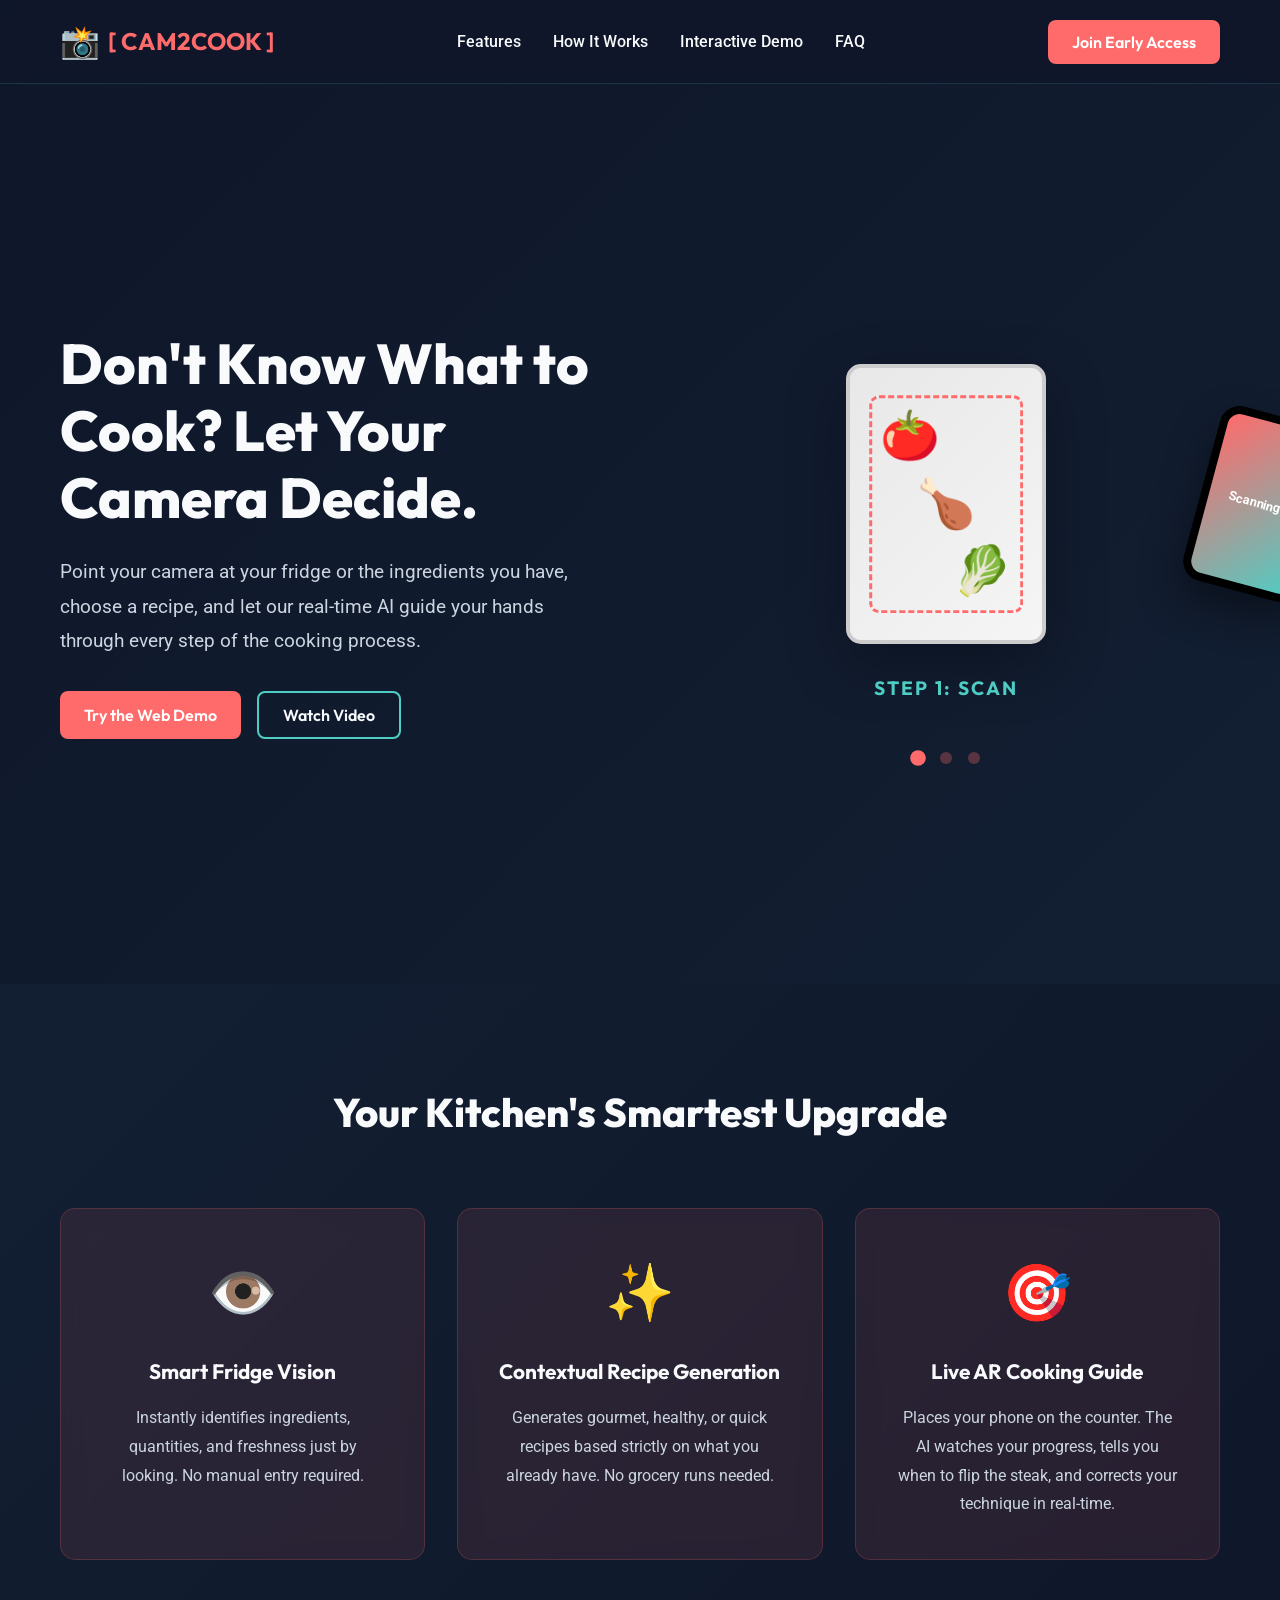
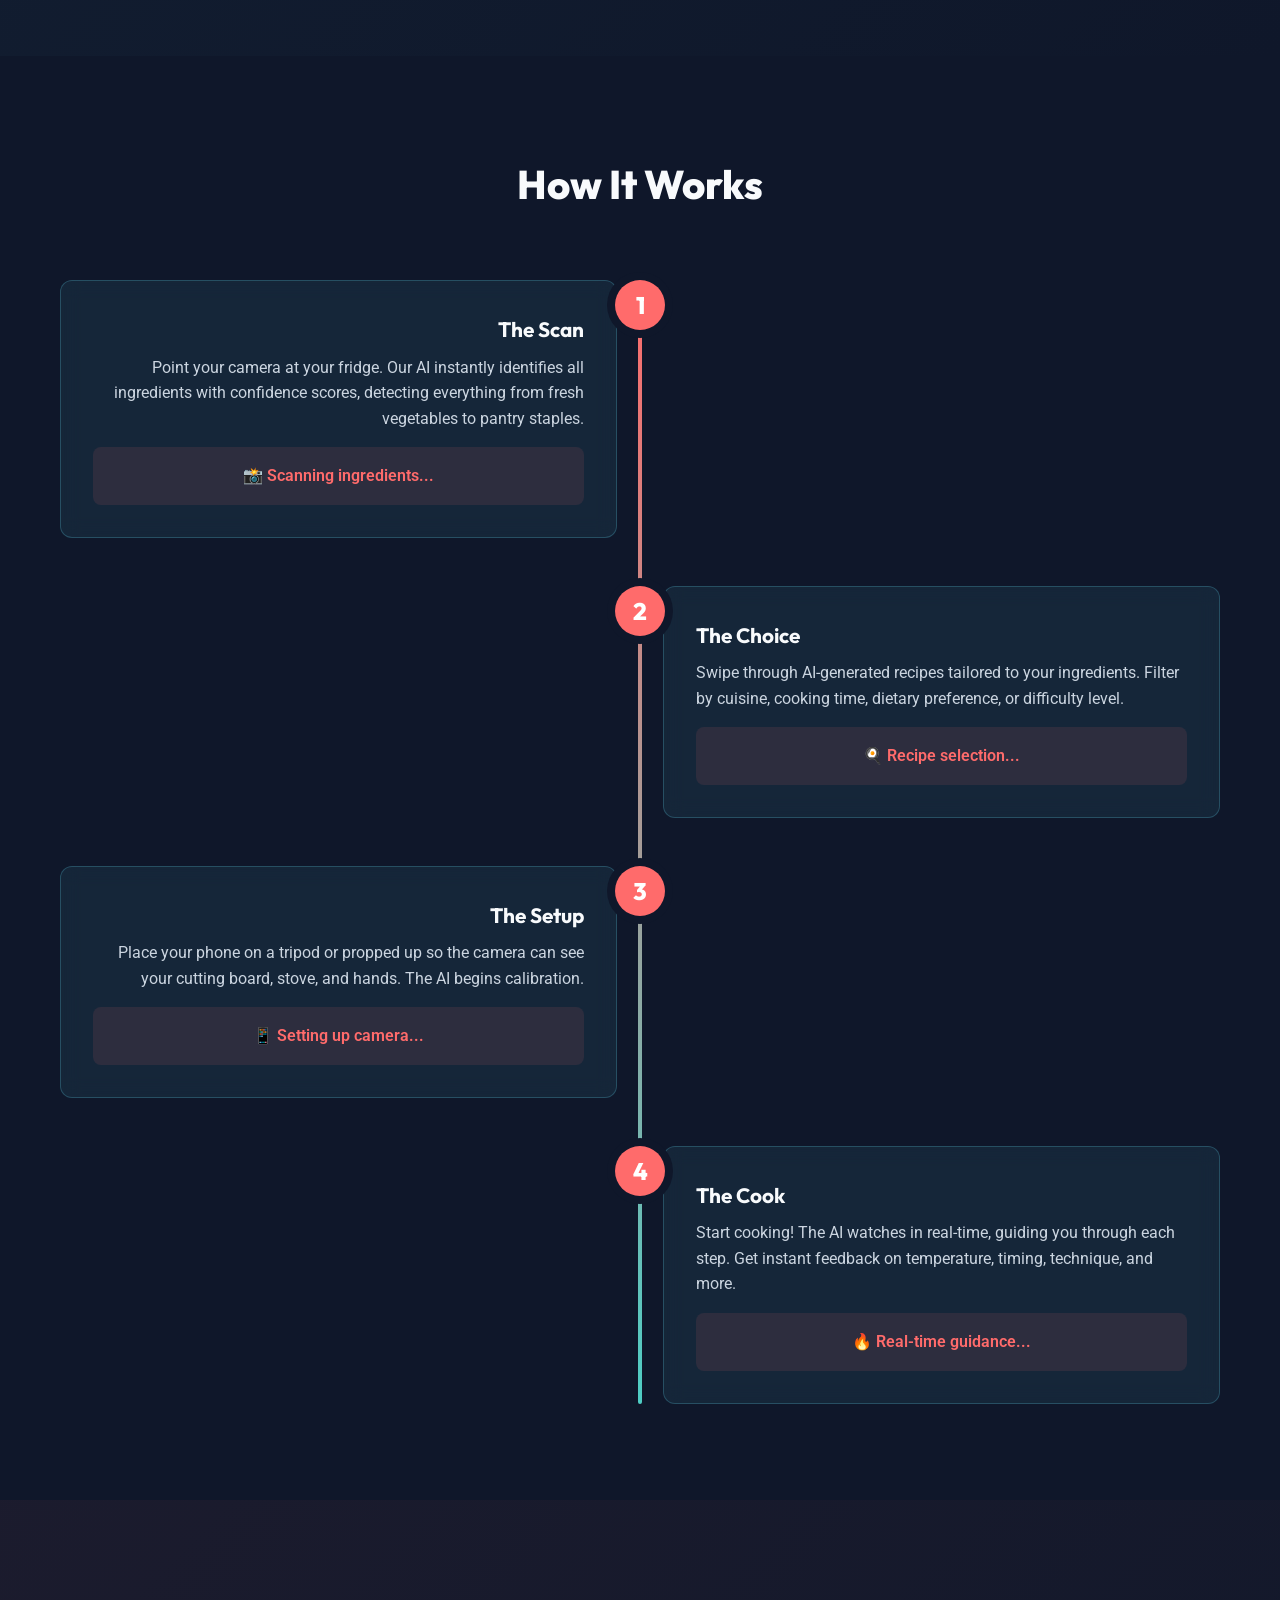
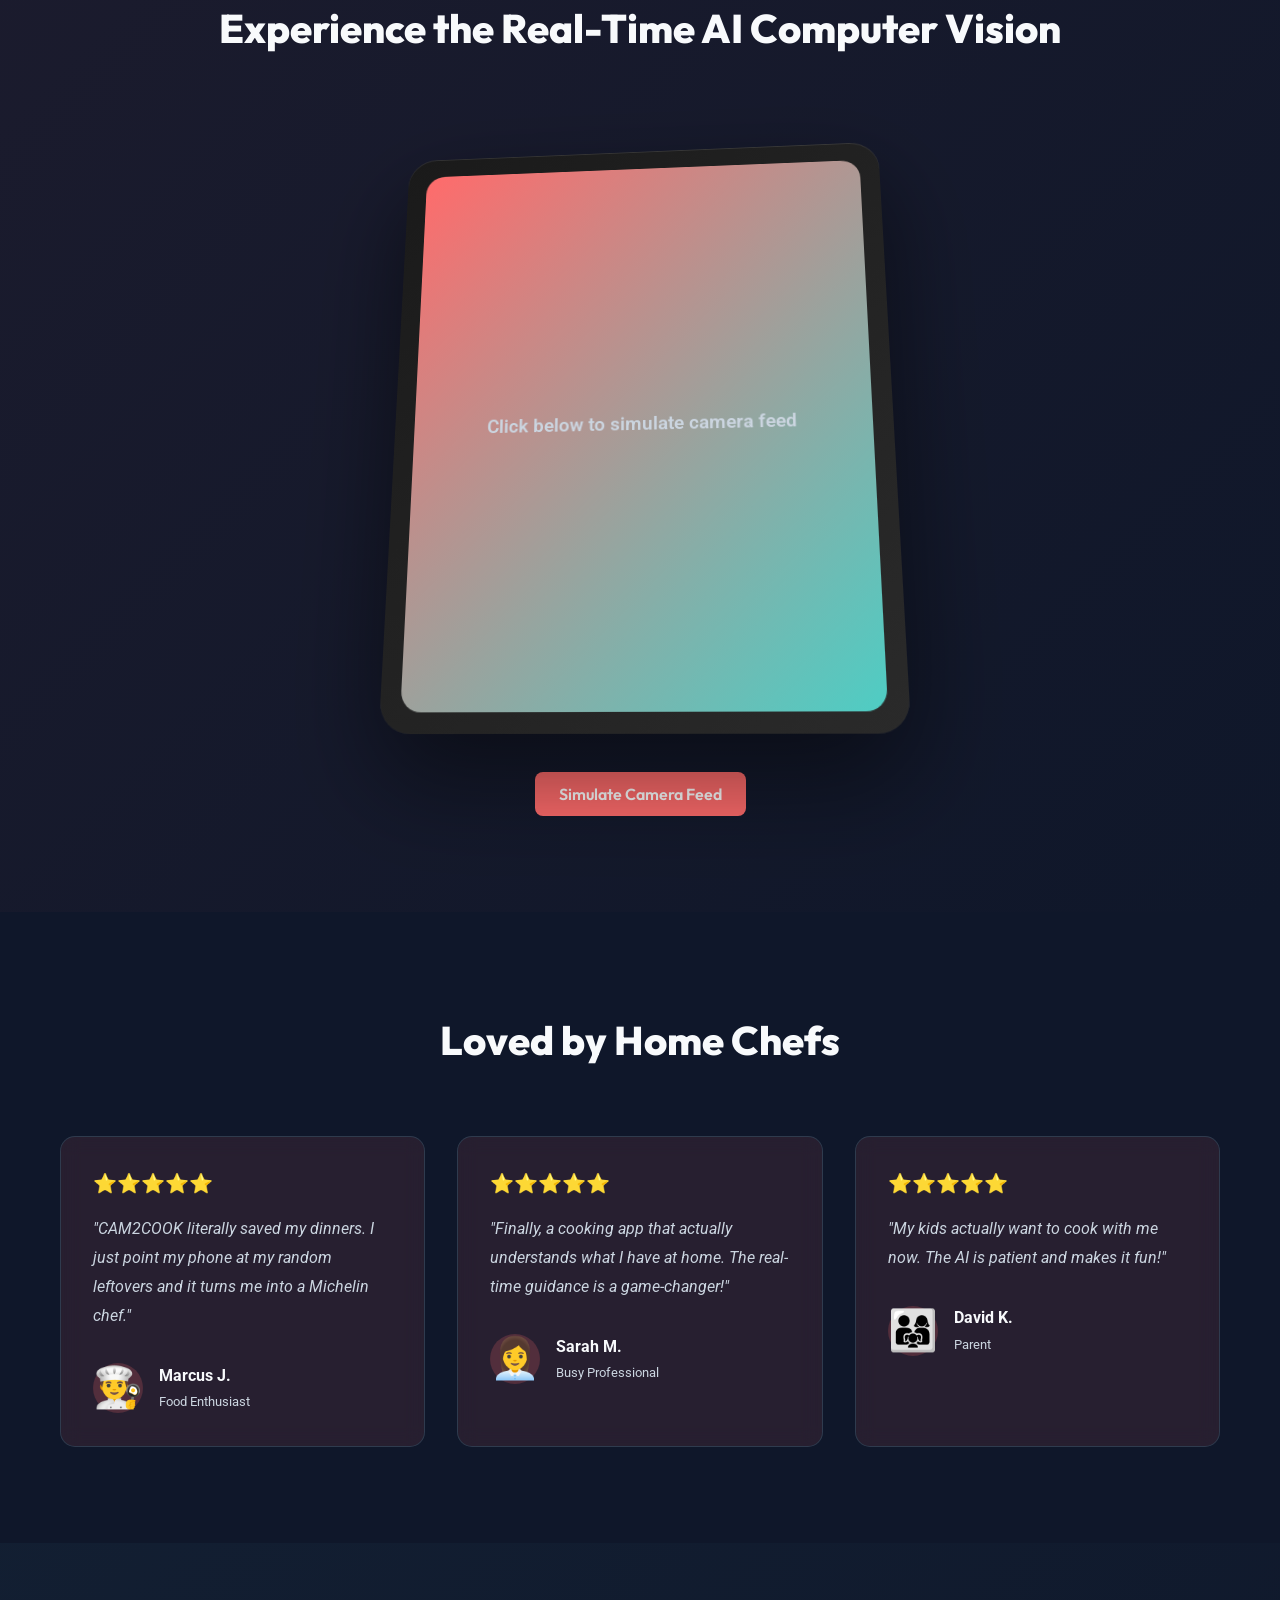
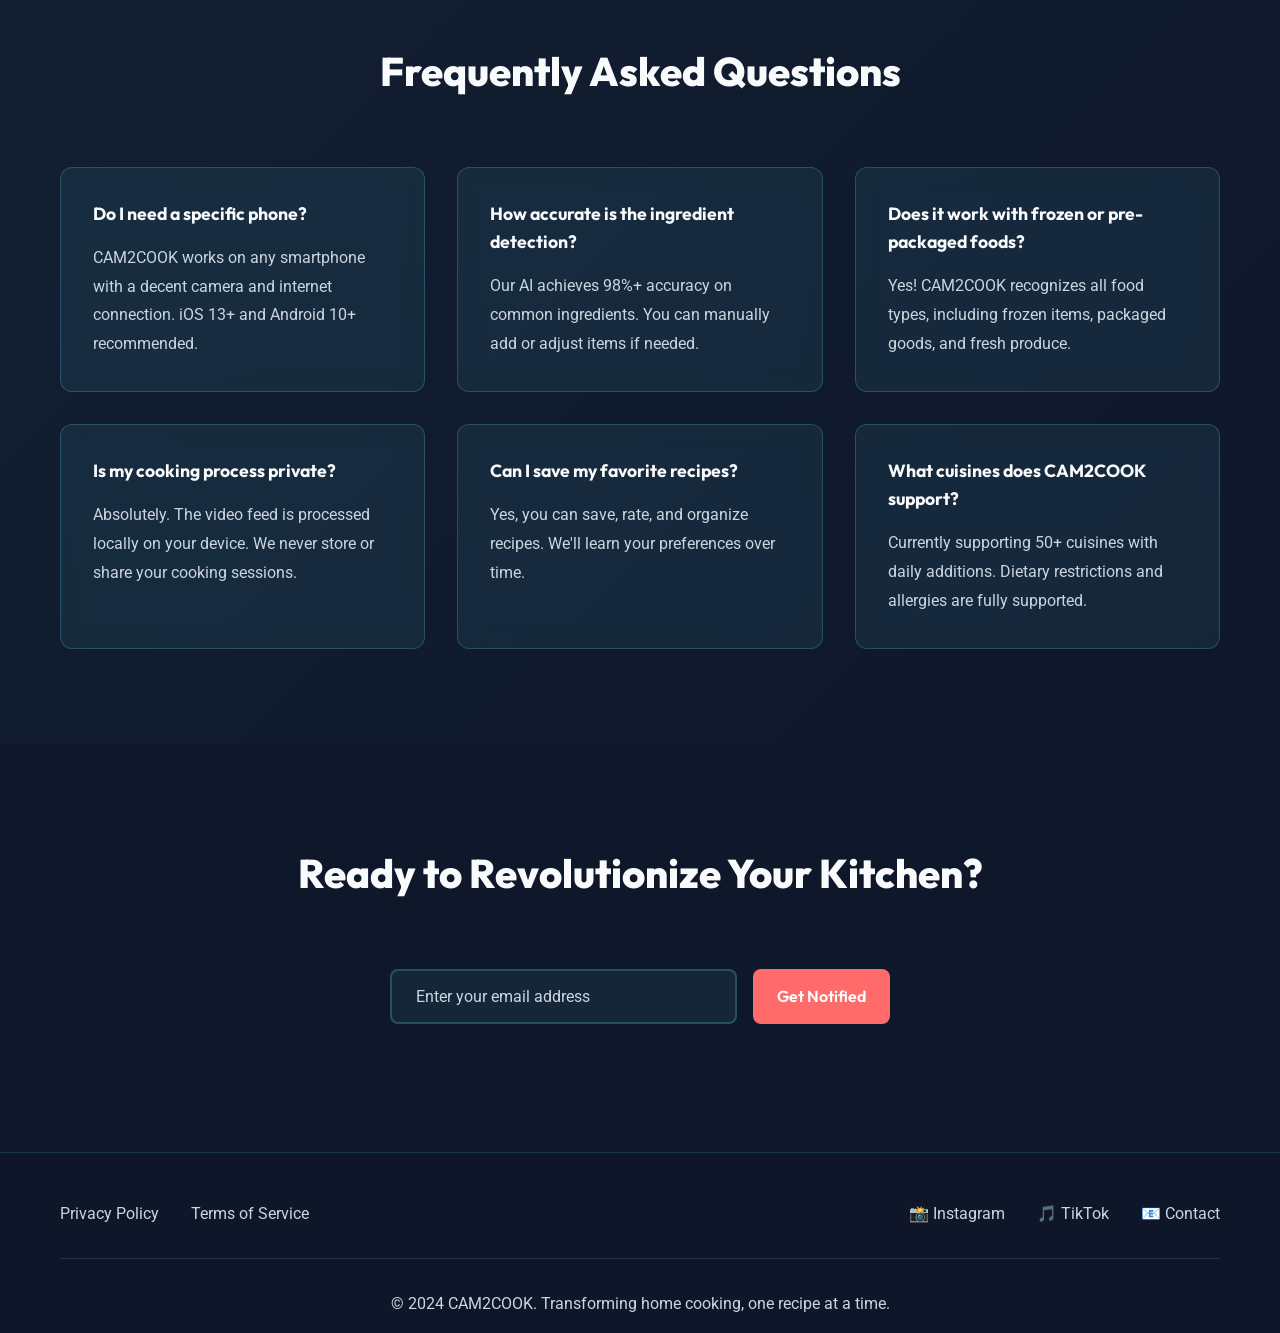
==== index.html @ ebd0f875 "frontend" ====
<!doctype html>
<html lang="en">
  <head>
    <meta charset="UTF-8" />
    <meta name="viewport" content="width=device-width, initial-scale=1.0" />
    <title>CAM2COOK - Your Real-Time AI Sous-Chef</title>
    <link rel="stylesheet" href="styles.css" />
    <link
      href="https://fonts.googleapis.com/css2?family=Outfit:wght@400;600;700;800&family=Roboto:wght@400;500;700&display=swap"
      rel="stylesheet"
    />
  </head>
  <body>
    <!-- Navigation Bar -->
    <nav class="navbar">
      <div class="container">
        <div class="nav-content">
          <div class="logo">
            <span class="logo-icon">📸</span>
            <span class="logo-text">[ CAM2COOK ]</span>
          </div>
          <div class="nav-links">
            <a href="#features">Features</a>
            <a href="#how-it-works">How It Works</a>
            <a href="#demo">Interactive Demo</a>
            <a href="#faq">FAQ</a>
          </div>
          <button class="btn btn-primary">Join Early Access</button>
        </div>
      </div>
    </nav>

    <!-- Hero Section -->
    <section class="hero">
      <div class="container">
        <div class="hero-content">
          <div class="hero-text">
            <h1>Don't Know What to Cook? Let Your Camera Decide.</h1>
            <p>
              Point your camera at your fridge or the ingredients you have, choose a recipe, and let our
              real-time AI guide your hands through every step of the cooking
              process.
            </p>
            <div class="hero-buttons">
              <button class="btn btn-primary">Try the Web Demo</button>
              <button class="btn btn-secondary">Watch Video</button>
            </div>
          </div>
          <div class="hero-animation">
            <div class="animation-container">
              <div class="scene scene-1 active">
                <div class="fridge">
                  <div class="fridge-door"></div>
                  <div class="ingredient ingredient-1">🍅</div>
                  <div class="ingredient ingredient-2">🍗</div>
                  <div class="ingredient ingredient-3">🥬</div>
                  <div class="scan-box"></div>
                </div>
                <div class="phone phone-1">
                  <div class="phone-screen">Scanning...</div>
                </div>
                <div class="scene-label">STEP 1: SCAN</div>
              </div>

              <div class="scene scene-2">
                <div class="recipe-cards">
                  <div class="recipe-card">Pasta</div>
                  <div class="recipe-card active-card">Tuscan Chicken</div>
                  <div class="recipe-card">Stir Fry</div>
                </div>
                <div class="scene-label">STEP 2: DECIDE</div>
              </div>

              <div class="scene scene-3">
                <div class="kitchen-counter">
                  <div class="cutting-board">
                    <div class="hands">✋</div>
                  </div>
                  <div class="stove">🍳</div>
                </div>
                <div class="phone phone-3">
                  <div class="phone-screen">
                    <div class="ar-guide">Chop into 1-inch cubes ✓</div>
                  </div>
                </div>
                <div class="scene-label">STEP 3: GUIDE</div>
              </div>
            </div>
            <div class="animation-dots">
              <span class="dot active" data-scene="1"></span>
              <span class="dot" data-scene="2"></span>
              <span class="dot" data-scene="3"></span>
            </div>
          </div>
        </div>
      </div>
    </section>

    <!-- Features Section -->
    <section class="features" id="features">
      <div class="container">
        <h2>Your Kitchen's Smartest Upgrade</h2>
        <div class="features-grid">
          <div class="feature-card">
            <div class="feature-icon">👁️</div>
            <h3>Smart Fridge Vision</h3>
            <p>
              Instantly identifies ingredients, quantities, and freshness just
              by looking. No manual entry required.
            </p>
          </div>
          <div class="feature-card">
            <div class="feature-icon">✨</div>
            <h3>Contextual Recipe Generation</h3>
            <p>
              Generates gourmet, healthy, or quick recipes based strictly on
              what you already have. No grocery runs needed.
            </p>
          </div>
          <div class="feature-card">
            <div class="feature-icon">🎯</div>
            <h3>Live AR Cooking Guide</h3>
            <p>
              Places your phone on the counter. The AI watches your progress,
              tells you when to flip the steak, and corrects your technique in
              real-time.
            </p>
          </div>
        </div>
      </div>
    </section>

    <!-- How It Works Section -->
    <section class="how-it-works" id="how-it-works">
      <div class="container">
        <h2>How It Works</h2>
        <div class="timeline">
          <div class="timeline-item">
            <div class="timeline-number">1</div>
            <div class="timeline-content">
              <h3>The Scan</h3>
              <p>
                Point your camera at your fridge. Our AI instantly identifies
                all ingredients with confidence scores, detecting everything
                from fresh vegetables to pantry staples.
              </p>
              <div class="timeline-visual">📸 Scanning ingredients...</div>
            </div>
          </div>

          <div class="timeline-item">
            <div class="timeline-number">2</div>
            <div class="timeline-content">
              <h3>The Choice</h3>
              <p>
                Swipe through AI-generated recipes tailored to your ingredients.
                Filter by cuisine, cooking time, dietary preference, or
                difficulty level.
              </p>
              <div class="timeline-visual">🍳 Recipe selection...</div>
            </div>
          </div>

          <div class="timeline-item">
            <div class="timeline-number">3</div>
            <div class="timeline-content">
              <h3>The Setup</h3>
              <p>
                Place your phone on a tripod or propped up so the camera can see
                your cutting board, stove, and hands. The AI begins calibration.
              </p>
              <div class="timeline-visual">📱 Setting up camera...</div>
            </div>
          </div>

          <div class="timeline-item">
            <div class="timeline-number">4</div>
            <div class="timeline-content">
              <h3>The Cook</h3>
              <p>
                Start cooking! The AI watches in real-time, guiding you through
                each step. Get instant feedback on temperature, timing,
                technique, and more.
              </p>
              <div class="timeline-visual">🔥 Real-time guidance...</div>
            </div>
          </div>
        </div>
      </div>
    </section>

    <!-- Interactive Demo Section -->
    <section class="demo" id="demo">
      <div class="container">
        <h2>Experience the Real-Time AI Computer Vision</h2>
        <div class="demo-content">
          <div class="tablet-mockup">
            <div class="tablet-frame">
              <div class="tablet-screen" id="demoScreen">
                <div class="demo-placeholder">
                  <p>Click below to simulate camera feed</p>
                </div>
              </div>
            </div>
          </div>
          <button class="btn btn-primary demo-button" id="simulateBtn">
            Simulate Camera Feed
          </button>
        </div>
      </div>
    </section>

    <!-- Testimonials Section -->
    <section class="testimonials" id="testimonials">
      <div class="container">
        <h2>Loved by Home Chefs</h2>
        <div class="testimonials-carousel">
          <div class="testimonial-card">
            <div class="stars">⭐⭐⭐⭐⭐</div>
            <p>
              "CAM2COOK literally saved my dinners. I just point my phone at my
              random leftovers and it turns me into a Michelin chef."
            </p>
            <div class="testimonial-author">
              <div class="avatar">👨‍🍳</div>
              <div>
                <strong>Marcus J.</strong>
                <small>Food Enthusiast</small>
              </div>
            </div>
          </div>
          <div class="testimonial-card">
            <div class="stars">⭐⭐⭐⭐⭐</div>
            <p>
              "Finally, a cooking app that actually understands what I have at
              home. The real-time guidance is a game-changer!"
            </p>
            <div class="testimonial-author">
              <div class="avatar">👩‍💼</div>
              <div>
                <strong>Sarah M.</strong>
                <small>Busy Professional</small>
              </div>
            </div>
          </div>
          <div class="testimonial-card">
            <div class="stars">⭐⭐⭐⭐⭐</div>
            <p>
              "My kids actually want to cook with me now. The AI is patient and
              makes it fun!"
            </p>
            <div class="testimonial-author">
              <div class="avatar">👨‍👩‍👧</div>
              <div>
                <strong>David K.</strong>
                <small>Parent</small>
              </div>
            </div>
          </div>
        </div>
      </div>
    </section>

    <!-- FAQ Section -->
    <section class="faq" id="faq">
      <div class="container">
        <h2>Frequently Asked Questions</h2>
        <div class="faq-grid">
          <div class="faq-item">
            <h3>Do I need a specific phone?</h3>
            <p>
              CAM2COOK works on any smartphone with a decent camera and internet
              connection. iOS 13+ and Android 10+ recommended.
            </p>
          </div>
          <div class="faq-item">
            <h3>How accurate is the ingredient detection?</h3>
            <p>
              Our AI achieves 98%+ accuracy on common ingredients. You can
              manually add or adjust items if needed.
            </p>
          </div>
          <div class="faq-item">
            <h3>Does it work with frozen or pre-packaged foods?</h3>
            <p>
              Yes! CAM2COOK recognizes all food types, including frozen items,
              packaged goods, and fresh produce.
            </p>
          </div>
          <div class="faq-item">
            <h3>Is my cooking process private?</h3>
            <p>
              Absolutely. The video feed is processed locally on your device. We
              never store or share your cooking sessions.
            </p>
          </div>
          <div class="faq-item">
            <h3>Can I save my favorite recipes?</h3>
            <p>
              Yes, you can save, rate, and organize recipes. We'll learn your
              preferences over time.
            </p>
          </div>
          <div class="faq-item">
            <h3>What cuisines does CAM2COOK support?</h3>
            <p>
              Currently supporting 50+ cuisines with daily additions. Dietary
              restrictions and allergies are fully supported.
            </p>
          </div>
        </div>
      </div>
    </section>

    <!-- Final CTA Section -->
    <section class="final-cta">
      <div class="container">
        <h2>Ready to Revolutionize Your Kitchen?</h2>
        <div class="cta-form">
          <input
            type="email"
            placeholder="Enter your email address"
            class="email-input"
          />
          <button class="btn btn-primary">Get Notified</button>
        </div>
      </div>
    </section>

    <!-- Footer -->
    <footer class="footer">
      <div class="container">
        <div class="footer-content">
          <div class="footer-links">
            <a href="#privacy">Privacy Policy</a>
            <a href="#terms">Terms of Service</a>
          </div>
          <div class="footer-social">
            <a href="#" class="social-icon">📸 Instagram</a>
            <a href="#" class="social-icon">🎵 TikTok</a>
            <a href="#" class="social-icon">📧 Contact</a>
          </div>
        </div>
        <div class="footer-bottom">
          <p>
            &copy; 2024 CAM2COOK. Transforming home cooking, one recipe at a
            time.
          </p>
        </div>
      </div>
    </footer>

    <script src="script.js"></script>
  </body>
</html>
---- styles.css ----
* {
  margin: 0;
  padding: 0;
  box-sizing: border-box;
}

:root {
  --primary: #ff6b6b;
  --secondary: #4ecdc4;
  --background: #0f172a;
  --text: #f8fafc;
  --text-muted: #cbd5e0;
  --card-bg: rgba(255, 107, 107, 0.1);
  --glass: rgba(79, 172, 196, 0.1);
  --transition: all 0.3s ease;
}

html {
  scroll-behavior: smooth;
}

body {
  font-family: "Roboto", sans-serif;
  background-color: var(--background);
  color: var(--text);
  line-height: 1.6;
}

.container {
  max-width: 1200px;
  margin: 0 auto;
  padding: 0 20px;
}

/* ============ NAVIGATION ============ */
.navbar {
  position: sticky;
  top: 0;
  z-index: 1000;
  background: rgba(15, 23, 42, 0.8);
  backdrop-filter: blur(10px);
  border-bottom: 1px solid rgba(79, 172, 196, 0.2);
  padding: 1rem 0;
}

.nav-content {
  display: flex;
  justify-content: space-between;
  align-items: center;
  gap: 2rem;
}

.logo {
  display: flex;
  align-items: center;
  gap: 0.5rem;
  font-family: "Outfit", sans-serif;
  font-size: 1.5rem;
  font-weight: 700;
  color: var(--primary);
}

.logo-icon {
  font-size: 2rem;
}

.nav-links {
  display: flex;
  gap: 2rem;
  flex: 1;
  justify-content: center;
}

.nav-links a {
  color: var(--text);
  text-decoration: none;
  font-weight: 500;
  transition: var(--transition);
  position: relative;
}

.nav-links a:hover {
  color: var(--primary);
}

.nav-links a::after {
  content: "";
  position: absolute;
  bottom: -5px;
  left: 0;
  width: 0;
  height: 2px;
  background: var(--primary);
  transition: var(--transition);
}

.nav-links a:hover::after {
  width: 100%;
}

/* ============ BUTTONS ============ */
.btn {
  padding: 0.75rem 1.5rem;
  border: none;
  border-radius: 8px;
  font-family: "Outfit", sans-serif;
  font-weight: 600;
  font-size: 1rem;
  cursor: pointer;
  transition: var(--transition);
  text-decoration: none;
  display: inline-block;
}

.btn-primary {
  background: var(--primary);
  color: white;
}

.btn-primary:hover {
  background: #ff5252;
  transform: translateY(-2px);
  box-shadow: 0 10px 20px rgba(255, 107, 107, 0.3);
}

.btn-secondary {
  background: transparent;
  color: var(--text);
  border: 2px solid var(--secondary);
}

.btn-secondary:hover {
  background: var(--secondary);
  color: var(--background);
  transform: translateY(-2px);
}

/* ============ HERO SECTION ============ */
.hero {
  padding: 4rem 0;
  min-height: 100vh;
  display: flex;
  align-items: center;
  background: linear-gradient(
    135deg,
    var(--background) 0%,
    rgba(79, 172, 196, 0.05) 100%
  );
}

.hero-content {
  display: grid;
  grid-template-columns: 1fr 1fr;
  gap: 4rem;
  align-items: center;
}

.hero-text h1 {
  font-family: "Outfit", sans-serif;
  font-size: 3.5rem;
  font-weight: 800;
  line-height: 1.2;
  margin-bottom: 1.5rem;
  color: var(--text);
}

.hero-text p {
  font-size: 1.2rem;
  color: var(--text-muted);
  margin-bottom: 2rem;
  line-height: 1.8;
}

.hero-buttons {
  display: flex;
  gap: 1rem;
}

/* ============ HERO ANIMATION ============ */
.animation-container {
  position: relative;
  height: 400px;
  perspective: 1000px;
}

.scene {
  position: absolute;
  width: 100%;
  height: 100%;
  display: none;
  justify-content: center;
  align-items: center;
  flex-direction: column;
  animation: fadeIn 0.5s ease-in-out;
}

.scene.active {
  display: flex;
}

@keyframes fadeIn {
  from {
    opacity: 0;
    transform: scale(0.95);
  }
  to {
    opacity: 1;
    transform: scale(1);
  }
}

/* Scene 1 - Scan */
.fridge {
  position: relative;
  width: 200px;
  height: 280px;
  background: linear-gradient(135deg, #e8e8e8 0%, #f5f5f5 100%);
  border-radius: 15px;
  border: 4px solid #ccc;
  padding: 20px;
  box-shadow: 0 20px 60px rgba(0, 0, 0, 0.3);
  animation: slideInLeft 0.6s ease-out;
}

@keyframes slideInLeft {
  from {
    opacity: 0;
    transform: translateX(-50px);
  }
  to {
    opacity: 1;
    transform: translateX(0);
  }
}

.ingredient {
  position: absolute;
  font-size: 3rem;
  animation: scan-pulse 2s ease-in-out infinite;
}

.ingredient-1 {
  top: 30px;
  left: 30px;
  animation-delay: 0s;
}

.ingredient-2 {
  top: 50%;
  left: 50%;
  transform: translate(-50%, -50%);
  animation-delay: 0.3s;
}

.ingredient-3 {
  bottom: 30px;
  right: 30px;
  animation-delay: 0.6s;
}

@keyframes scan-pulse {
  0%,
  100% {
    transform: scale(1);
    filter: drop-shadow(0 0 0px rgba(255, 107, 107, 0.8));
  }
  50% {
    transform: scale(1.1);
    filter: drop-shadow(0 0 20px rgba(255, 107, 107, 0.8));
  }
}

.phone {
  position: absolute;
  width: 120px;
  height: 180px;
  background: #000;
  border-radius: 20px;
  padding: 8px;
  right: -100px;
  top: 50%;
  transform: translateY(-50%) rotateZ(15deg);
  box-shadow: 0 20px 40px rgba(0, 0, 0, 0.4);
  animation: slideInRight 0.6s ease-out;
}

@keyframes slideInRight {
  from {
    opacity: 0;
    transform: translateX(50px) translateY(-50%) rotateZ(15deg);
  }
  to {
    opacity: 1;
    transform: translateX(0) translateY(-50%) rotateZ(15deg);
  }
}

.phone-screen {
  width: 100%;
  height: 100%;
  background: linear-gradient(135deg, #ff6b6b 0%, #4ecdc4 100%);
  border-radius: 12px;
  display: flex;
  align-items: center;
  justify-content: center;
  font-size: 0.8rem;
  color: white;
  font-weight: bold;
  text-align: center;
  padding: 10px;
}

.scan-box {
  position: absolute;
  top: 50%;
  left: 50%;
  transform: translate(-50%, -50%);
  width: 80%;
  height: 80%;
  border: 3px dashed var(--primary);
  border-radius: 10px;
  animation: scan-sweep 2s ease-in-out infinite;
}

@keyframes scan-sweep {
  0% {
    box-shadow: inset 0 0 0 0 rgba(255, 107, 107, 0.5);
  }
  50% {
    box-shadow: inset 0 0 20px 5px rgba(255, 107, 107, 0.5);
  }
  100% {
    box-shadow: inset 0 0 0 0 rgba(255, 107, 107, 0.5);
  }
}

/* Scene 2 - Decide */
.recipe-cards {
  display: flex;
  gap: 1.5rem;
  justify-content: center;
  align-items: center;
  animation: slideUp 0.6s ease-out;
}

@keyframes slideUp {
  from {
    opacity: 0;
    transform: translateY(30px);
  }
  to {
    opacity: 1;
    transform: translateY(0);
  }
}

.recipe-card {
  width: 120px;
  height: 160px;
  background: linear-gradient(135deg, #4ecdc4 0%, #45b7aa 100%);
  border-radius: 12px;
  display: flex;
  align-items: center;
  justify-content: center;
  font-weight: 600;
  color: white;
  cursor: pointer;
  transition: var(--transition);
  transform: scale(0.9);
  opacity: 0.6;
}

.recipe-card.active-card {
  width: 150px;
  height: 200px;
  background: linear-gradient(135deg, #ff6b6b 0%, #ff5252 100%);
  transform: scale(1.1);
  opacity: 1;
  box-shadow: 0 20px 40px rgba(255, 107, 107, 0.4);
}

.recipe-card:hover {
  transform: scale(0.95);
}

/* Scene 3 - Guide */
.kitchen-counter {
  position: relative;
  width: 100%;
  max-width: 400px;
  height: 250px;
  display: flex;
  gap: 2rem;
  align-items: flex-end;
}

.cutting-board {
  flex: 1;
  height: 150px;
  background: linear-gradient(135deg, #8b6f47 0%, #a0826d 100%);
  border-radius: 10px;
  display: flex;
  align-items: center;
  justify-content: center;
  position: relative;
  box-shadow: 0 10px 30px rgba(0, 0, 0, 0.3);
}

.hands {
  font-size: 4rem;
  animation: chop 1s ease-in-out infinite;
}

@keyframes chop {
  0%,
  100% {
    transform: translateY(0) rotateZ(0deg);
  }
  50% {
    transform: translateY(10px) rotateZ(-10deg);
  }
}

.stove {
  font-size: 3rem;
  animation: flicker 1.5s ease-in-out infinite;
}

@keyframes flicker {
  0%,
  100% {
    opacity: 1;
    filter: drop-shadow(0 0 10px rgba(255, 107, 107, 0.6));
  }
  50% {
    opacity: 0.7;
    filter: drop-shadow(0 0 5px rgba(255, 107, 107, 0.3));
  }
}

.phone-3 {
  position: absolute;
  right: 20px;
  top: -80px;
  transform: rotateZ(-15deg);
}

.ar-guide {
  display: flex;
  align-items: center;
  justify-content: center;
  gap: 0.5rem;
  font-size: 0.9rem;
  animation: pulse 2s ease-in-out infinite;
}

@keyframes pulse {
  0%,
  100% {
    transform: scale(1);
  }
  50% {
    transform: scale(1.05);
  }
}

.scene-label {
  position: absolute;
  bottom: 0;
  left: 50%;
  transform: translateX(-50%);
  font-family: "Outfit", sans-serif;
  font-weight: 700;
  color: var(--secondary);
  font-size: 1.2rem;
  letter-spacing: 2px;
  margin-top: 2rem;
}

/* Animation Dots */
.animation-dots {
  display: flex;
  justify-content: center;
  gap: 1rem;
  margin-top: 3rem;
}

.dot {
  width: 12px;
  height: 12px;
  border-radius: 50%;
  background: rgba(255, 107, 107, 0.3);
  cursor: pointer;
  transition: var(--transition);
}

.dot.active {
  background: var(--primary);
  transform: scale(1.3);
}

.dot:hover {
  background: var(--secondary);
}

/* ============ FEATURES SECTION ============ */
.features {
  padding: 6rem 0;
  background: linear-gradient(
    135deg,
    rgba(79, 172, 196, 0.05) 0%,
    var(--background) 100%
  );
}

.features h2,
.how-it-works h2,
.testimonials h2,
.faq h2,
.final-cta h2,
.demo h2 {
  font-family: "Outfit", sans-serif;
  font-size: 2.5rem;
  font-weight: 800;
  text-align: center;
  margin-bottom: 4rem;
  color: var(--text);
}

.features-grid {
  display: grid;
  grid-template-columns: repeat(auto-fit, minmax(300px, 1fr));
  gap: 2rem;
}

.feature-card {
  background: var(--card-bg);
  border: 1px solid rgba(255, 107, 107, 0.2);
  border-radius: 15px;
  padding: 2.5rem;
  text-align: center;
  transition: var(--transition);
  backdrop-filter: blur(10px);
}

.feature-card:hover {
  transform: translateY(-10px);
  border-color: var(--primary);
  box-shadow: 0 20px 40px rgba(255, 107, 107, 0.2);
}

.feature-icon {
  font-size: 3.5rem;
  margin-bottom: 1rem;
}

.feature-card h3 {
  font-family: "Outfit", sans-serif;
  font-size: 1.3rem;
  font-weight: 700;
  margin-bottom: 1rem;
  color: var(--text);
}

.feature-card p {
  color: var(--text-muted);
  line-height: 1.8;
}

/* ============ HOW IT WORKS SECTION ============ */
.how-it-works {
  padding: 6rem 0;
}

.timeline {
  position: relative;
  display: grid;
  grid-template-columns: 1fr;
  gap: 3rem;
}

.timeline::before {
  content: "";
  position: absolute;
  left: 50%;
  transform: translateX(-50%);
  width: 4px;
  height: 100%;
  background: linear-gradient(180deg, var(--primary) 0%, var(--secondary) 100%);
  border-radius: 2px;
}

.timeline-item {
  position: relative;
  padding-left: 0;
}

.timeline-item:nth-child(odd) .timeline-content {
  margin-left: auto;
  margin-right: 52%;
  text-align: right;
}

.timeline-item:nth-child(even) .timeline-content {
  margin-left: 52%;
  text-align: left;
}

.timeline-number {
  position: absolute;
  left: 50%;
  top: 0;
  transform: translateX(-50%);
  width: 50px;
  height: 50px;
  background: var(--primary);
  border-radius: 50%;
  display: flex;
  align-items: center;
  justify-content: center;
  font-family: "Outfit", sans-serif;
  font-weight: 800;
  font-size: 1.5rem;
  color: white;
  z-index: 10;
  box-shadow: 0 0 0 8px var(--background);
}

.timeline-content {
  background: var(--glass);
  border: 1px solid rgba(79, 172, 196, 0.3);
  border-radius: 12px;
  padding: 2rem;
  backdrop-filter: blur(10px);
}

.timeline-content h3 {
  font-family: "Outfit", sans-serif;
  font-size: 1.3rem;
  font-weight: 700;
  margin-bottom: 0.5rem;
  color: var(--text);
}

.timeline-content p {
  color: var(--text-muted);
  margin-bottom: 1rem;
}

.timeline-visual {
  background: rgba(255, 107, 107, 0.1);
  padding: 1rem;
  border-radius: 8px;
  color: var(--primary);
  font-weight: 600;
  text-align: center;
}

/* ============ DEMO SECTION ============ */
.demo {
  padding: 6rem 0;
  background: linear-gradient(
    135deg,
    rgba(255, 107, 107, 0.05) 0%,
    var(--background) 100%
  );
}

.demo-content {
  display: flex;
  flex-direction: column;
  align-items: center;
  gap: 2rem;
}

.tablet-mockup {
  perspective: 1200px;
}

.tablet-frame {
  width: 500px;
  height: 600px;
  background: linear-gradient(135deg, #1a1a1a 0%, #2a2a2a 100%);
  border-radius: 30px;
  padding: 20px;
  box-shadow:
    0 40px 100px rgba(0, 0, 0, 0.5),
    inset 0 1px 0 rgba(255, 255, 255, 0.1);
  transform: rotateX(15deg) rotateY(-5deg);
}

.tablet-screen {
  width: 100%;
  height: 100%;
  background: linear-gradient(135deg, #ff6b6b 0%, #4ecdc4 100%);
  border-radius: 20px;
  display: flex;
  align-items: center;
  justify-content: center;
  overflow: hidden;
}

.demo-placeholder {
  text-align: center;
  color: white;
  font-size: 1.2rem;
  font-weight: 600;
}

.demo-content p {
  text-align: center;
  color: var(--text-muted);
}

.demo-button {
  margin-top: 1rem;
}

/* ============ TESTIMONIALS SECTION ============ */
.testimonials {
  padding: 6rem 0;
}

.testimonials-carousel {
  display: grid;
  grid-template-columns: repeat(auto-fit, minmax(300px, 1fr));
  gap: 2rem;
}

.testimonial-card {
  background: var(--card-bg);
  border: 1px solid rgba(79, 172, 196, 0.2);
  border-radius: 15px;
  padding: 2rem;
  backdrop-filter: blur(10px);
  transition: var(--transition);
}

.testimonial-card:hover {
  border-color: var(--secondary);
  transform: translateY(-5px);
}

.stars {
  font-size: 1.2rem;
  margin-bottom: 1rem;
}

.testimonial-card p {
  color: var(--text-muted);
  margin-bottom: 2rem;
  font-style: italic;
  line-height: 1.8;
}

.testimonial-author {
  display: flex;
  align-items: center;
  gap: 1rem;
}

.avatar {
  font-size: 2.5rem;
  width: 50px;
  height: 50px;
  border-radius: 50%;
  display: flex;
  align-items: center;
  justify-content: center;
  background: rgba(255, 107, 107, 0.2);
}

.testimonial-author strong {
  color: var(--text);
  display: block;
}

.testimonial-author small {
  color: var(--text-muted);
}

/* ============ FAQ SECTION ============ */
.faq {
  padding: 6rem 0;
  background: linear-gradient(
    135deg,
    rgba(79, 172, 196, 0.05) 0%,
    var(--background) 100%
  );
}

.faq-grid {
  display: grid;
  grid-template-columns: repeat(auto-fit, minmax(300px, 1fr));
  gap: 2rem;
}

.faq-item {
  background: var(--glass);
  border: 1px solid rgba(79, 172, 196, 0.3);
  border-radius: 12px;
  padding: 2rem;
  backdrop-filter: blur(10px);
  cursor: pointer;
  transition: var(--transition);
}

.faq-item:hover {
  border-color: var(--primary);
  background: rgba(255, 107, 107, 0.1);
}

.faq-item h3 {
  font-family: "Outfit", sans-serif;
  font-size: 1.1rem;
  font-weight: 700;
  margin-bottom: 1rem;
  color: var(--text);
}

.faq-item p {
  color: var(--text-muted);
  line-height: 1.8;
}

/* ============ FINAL CTA SECTION ============ */
.final-cta {
  padding: 6rem 0;
}

.cta-form {
  display: flex;
  gap: 1rem;
  justify-content: center;
  max-width: 500px;
  margin: 2rem auto;
}

.email-input {
  flex: 1;
  padding: 1rem 1.5rem;
  background: rgba(79, 172, 196, 0.1);
  border: 2px solid rgba(79, 172, 196, 0.3);
  border-radius: 8px;
  color: var(--text);
  font-family: "Roboto", sans-serif;
  font-size: 1rem;
  transition: var(--transition);
}

.email-input::placeholder {
  color: var(--text-muted);
}

.email-input:focus {
  outline: none;
  border-color: var(--primary);
  box-shadow: 0 0 20px rgba(255, 107, 107, 0.3);
}

/* ============ FOOTER ============ */
.footer {
  background: rgba(15, 23, 42, 0.95);
  border-top: 1px solid rgba(79, 172, 196, 0.2);
  padding: 3rem 0 1rem;
  color: var(--text-muted);
}

.footer-content {
  display: flex;
  justify-content: space-between;
  align-items: center;
  gap: 2rem;
  margin-bottom: 2rem;
  flex-wrap: wrap;
}

.footer-links,
.footer-social {
  display: flex;
  gap: 2rem;
}

.footer-links a,
.footer-social a {
  color: var(--text-muted);
  text-decoration: none;
  transition: var(--transition);
}

.footer-links a:hover,
.footer-social a:hover {
  color: var(--primary);
}

.footer-bottom {
  text-align: center;
  padding-top: 2rem;
  border-top: 1px solid rgba(79, 172, 196, 0.2);
}

/* ============ RESPONSIVE ============ */
@media (max-width: 768px) {
  .nav-links {
    display: none;
  }

  .hero-content {
    grid-template-columns: 1fr;
  }

  .hero-text h1 {
    font-size: 2rem;
  }

  .hero-buttons {
    flex-direction: column;
  }

  .animation-container {
    height: 300px;
  }

  .fridge {
    width: 150px;
    height: 200px;
  }

  .phone {
    width: 100px;
    height: 150px;
  }

  .features h2,
  .how-it-works h2,
  .testimonials h2,
  .faq h2,
  .final-cta h2,
  .demo h2 {
    font-size: 2rem;
  }

  .timeline::before {
    left: 20px;
  }

  .timeline-item:nth-child(odd) .timeline-content,
  .timeline-item:nth-child(even) .timeline-content {
    margin-left: 80px;
    margin-right: 0;
    text-align: left;
  }

  .timeline-number {
    left: 20px;
    width: 40px;
    height: 40px;
    font-size: 1.2rem;
  }

  .tablet-frame {
    width: 100%;
    max-width: 400px;
    height: auto;
    aspect-ratio: 5 / 6;
    transform: rotateX(0) rotateY(0);
  }

  .cta-form {
    flex-direction: column;
  }

  .footer-content {
    flex-direction: column;
    text-align: center;
  }

  .footer-links,
  .footer-social {
    flex-direction: column;
  }
}
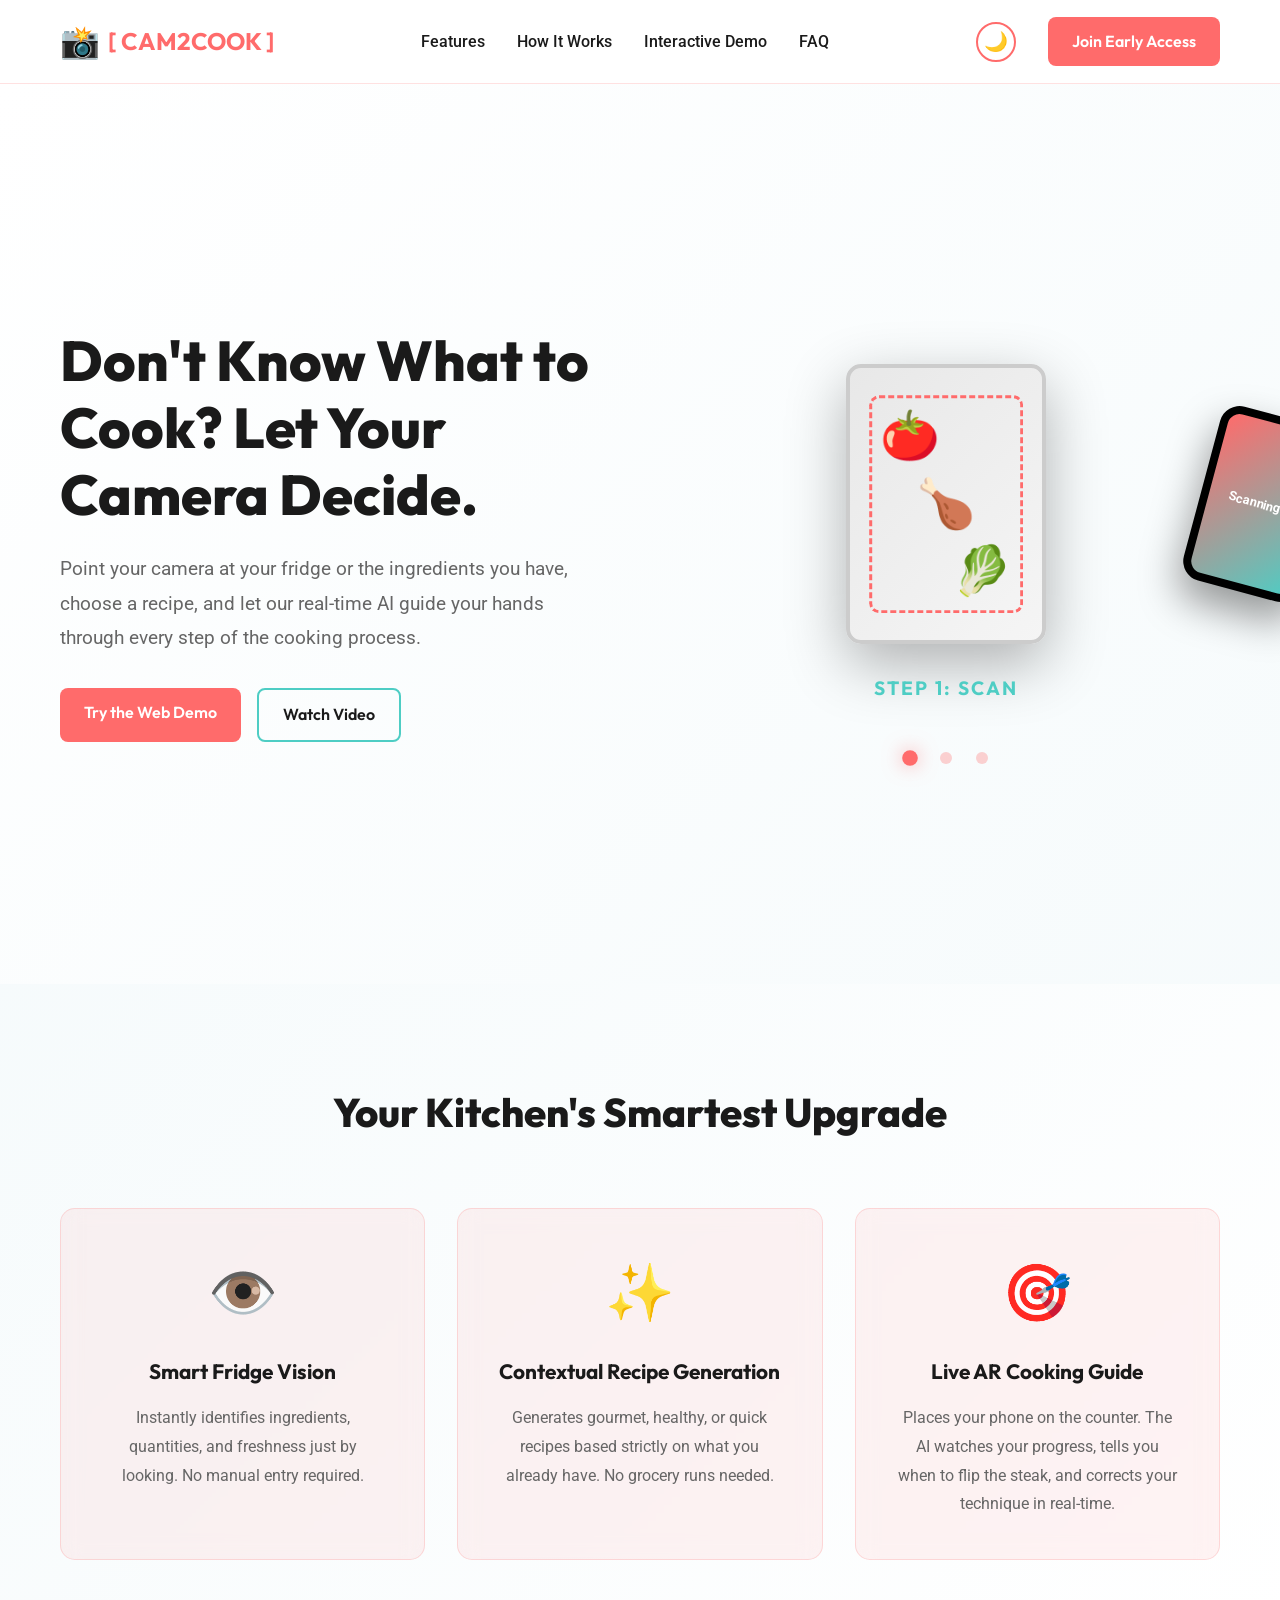
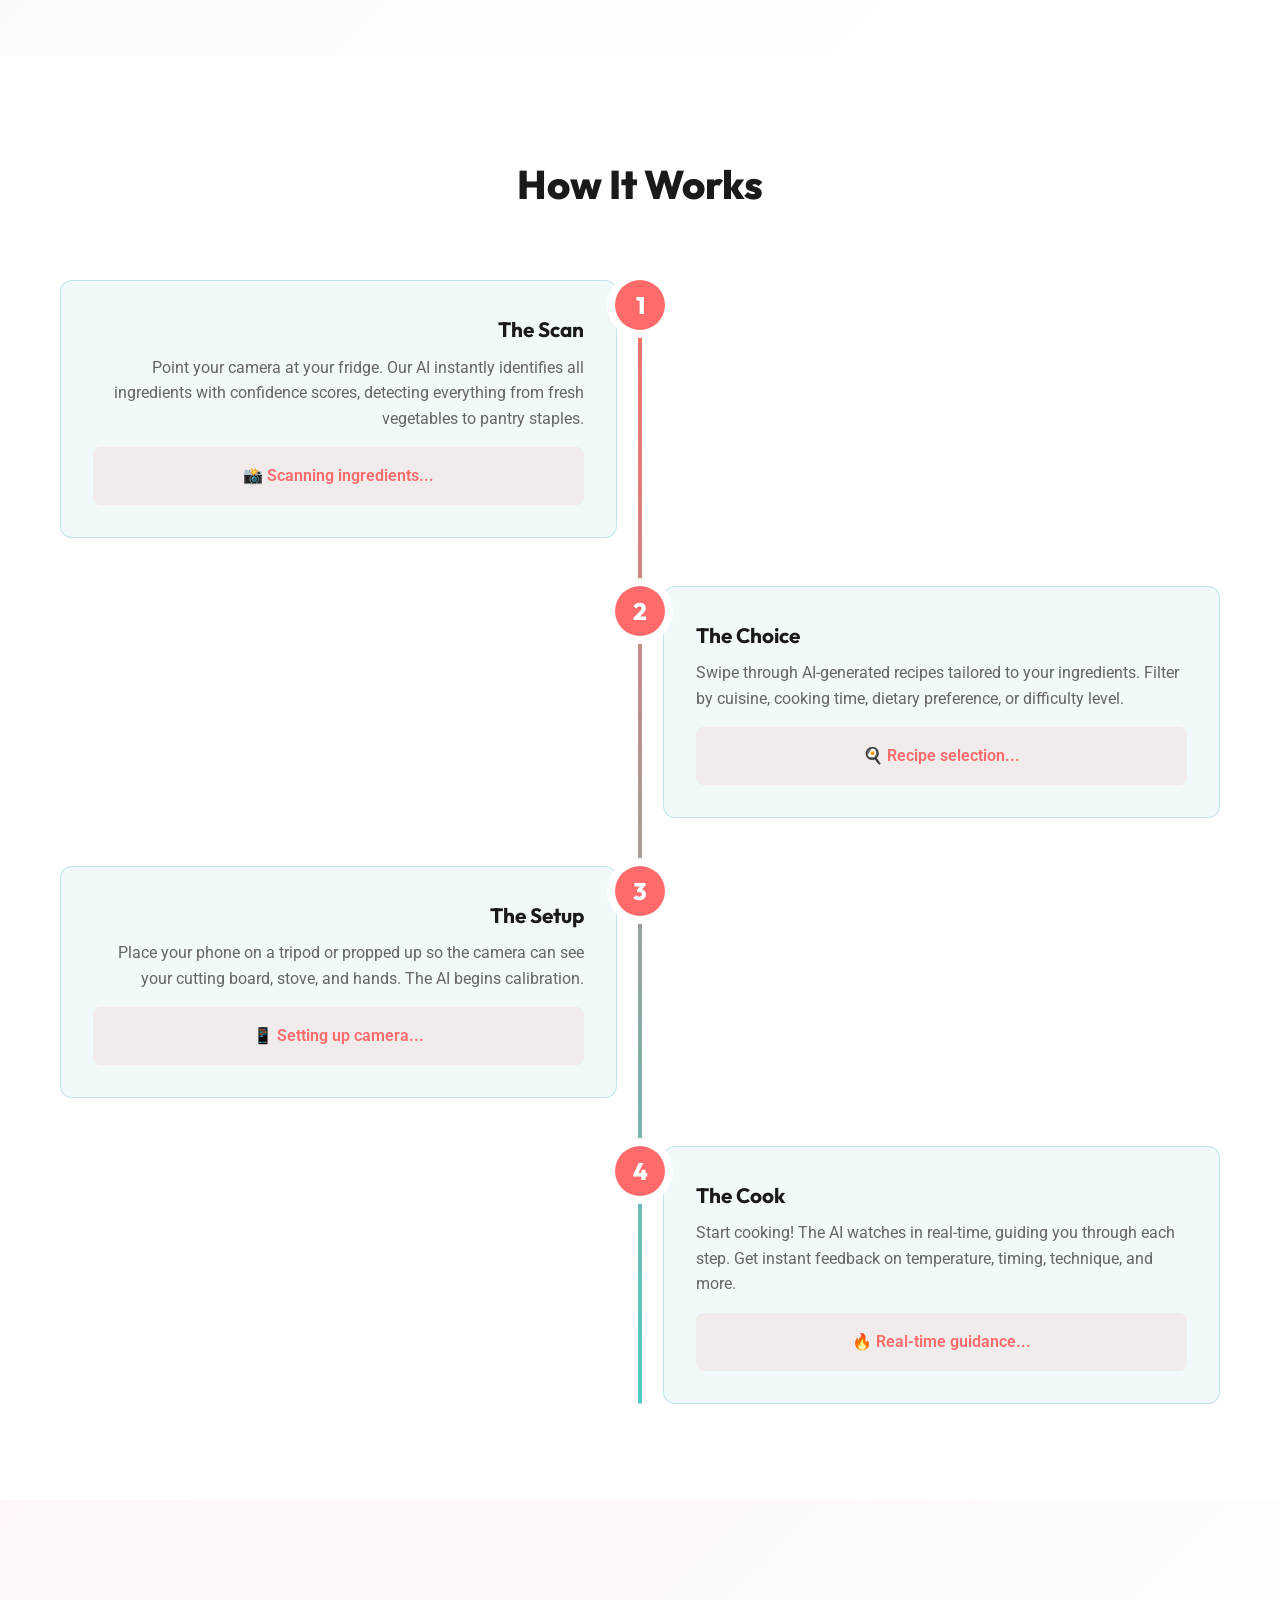
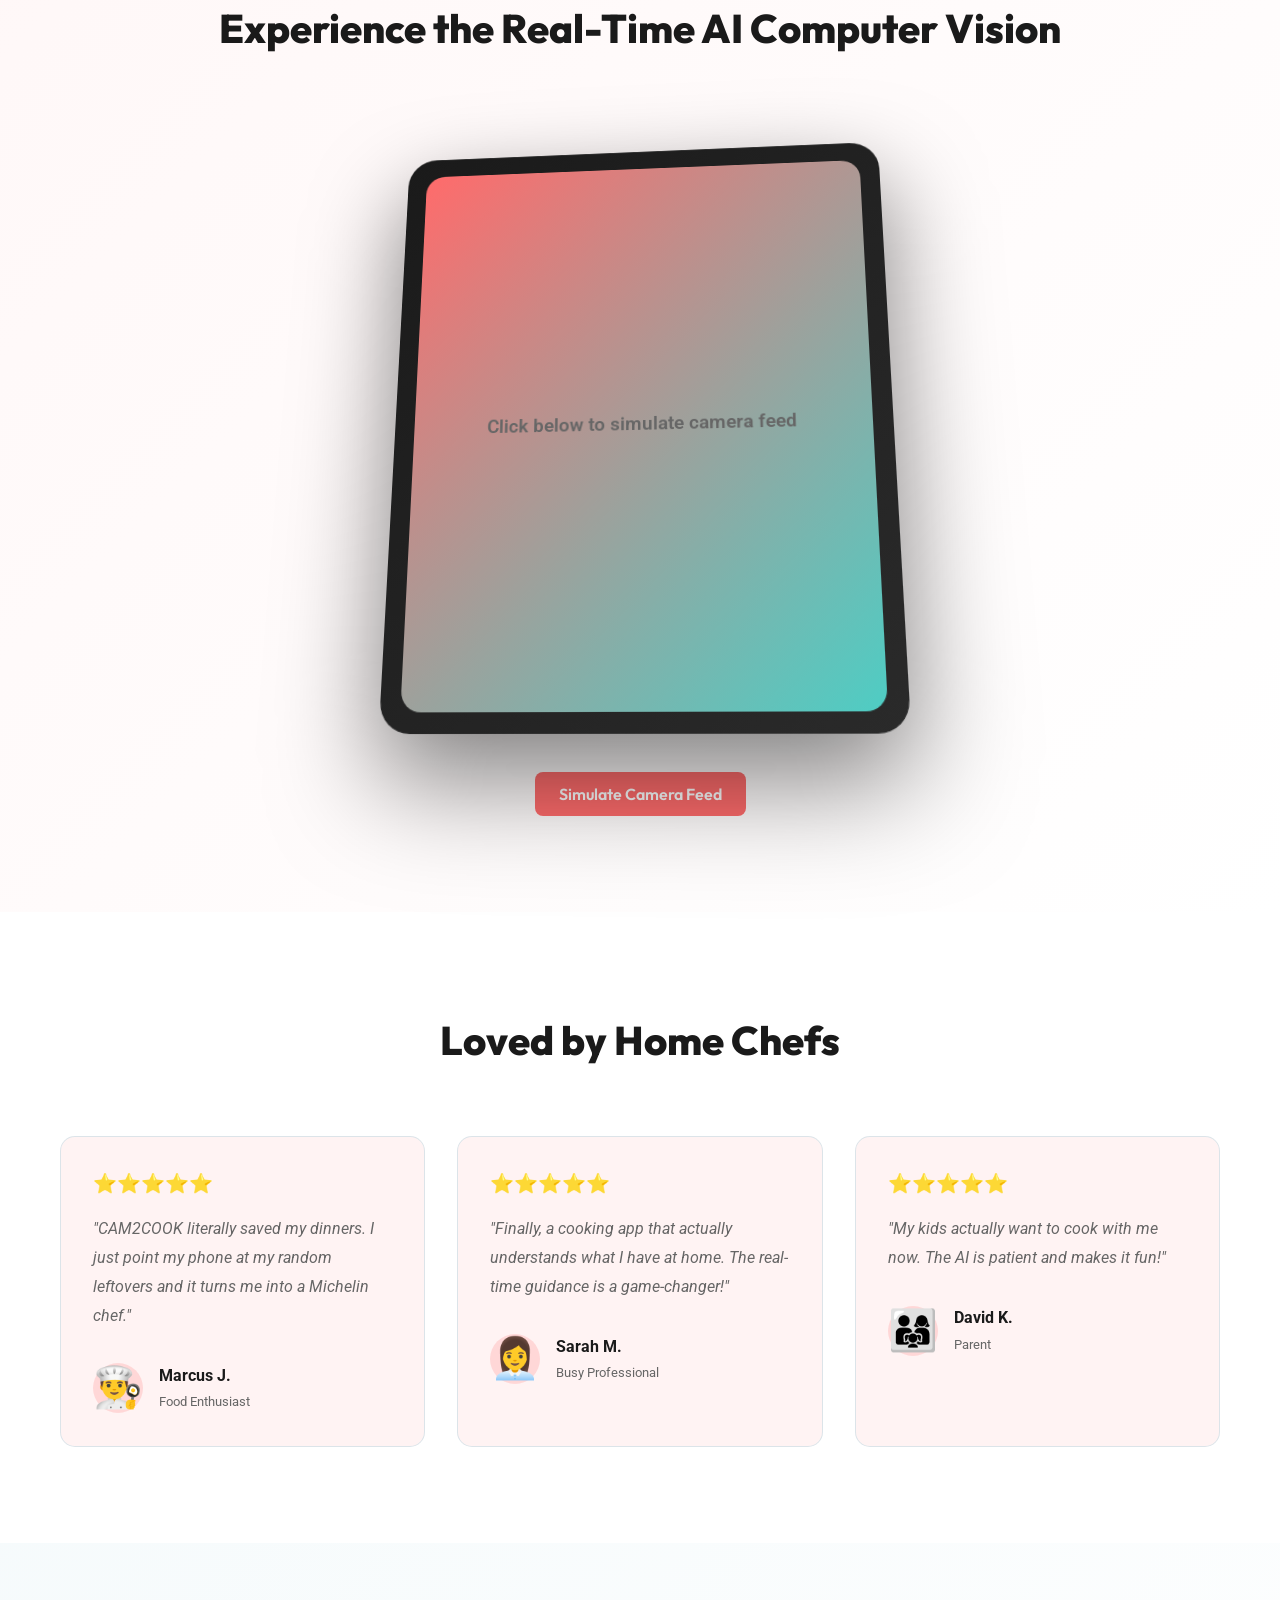
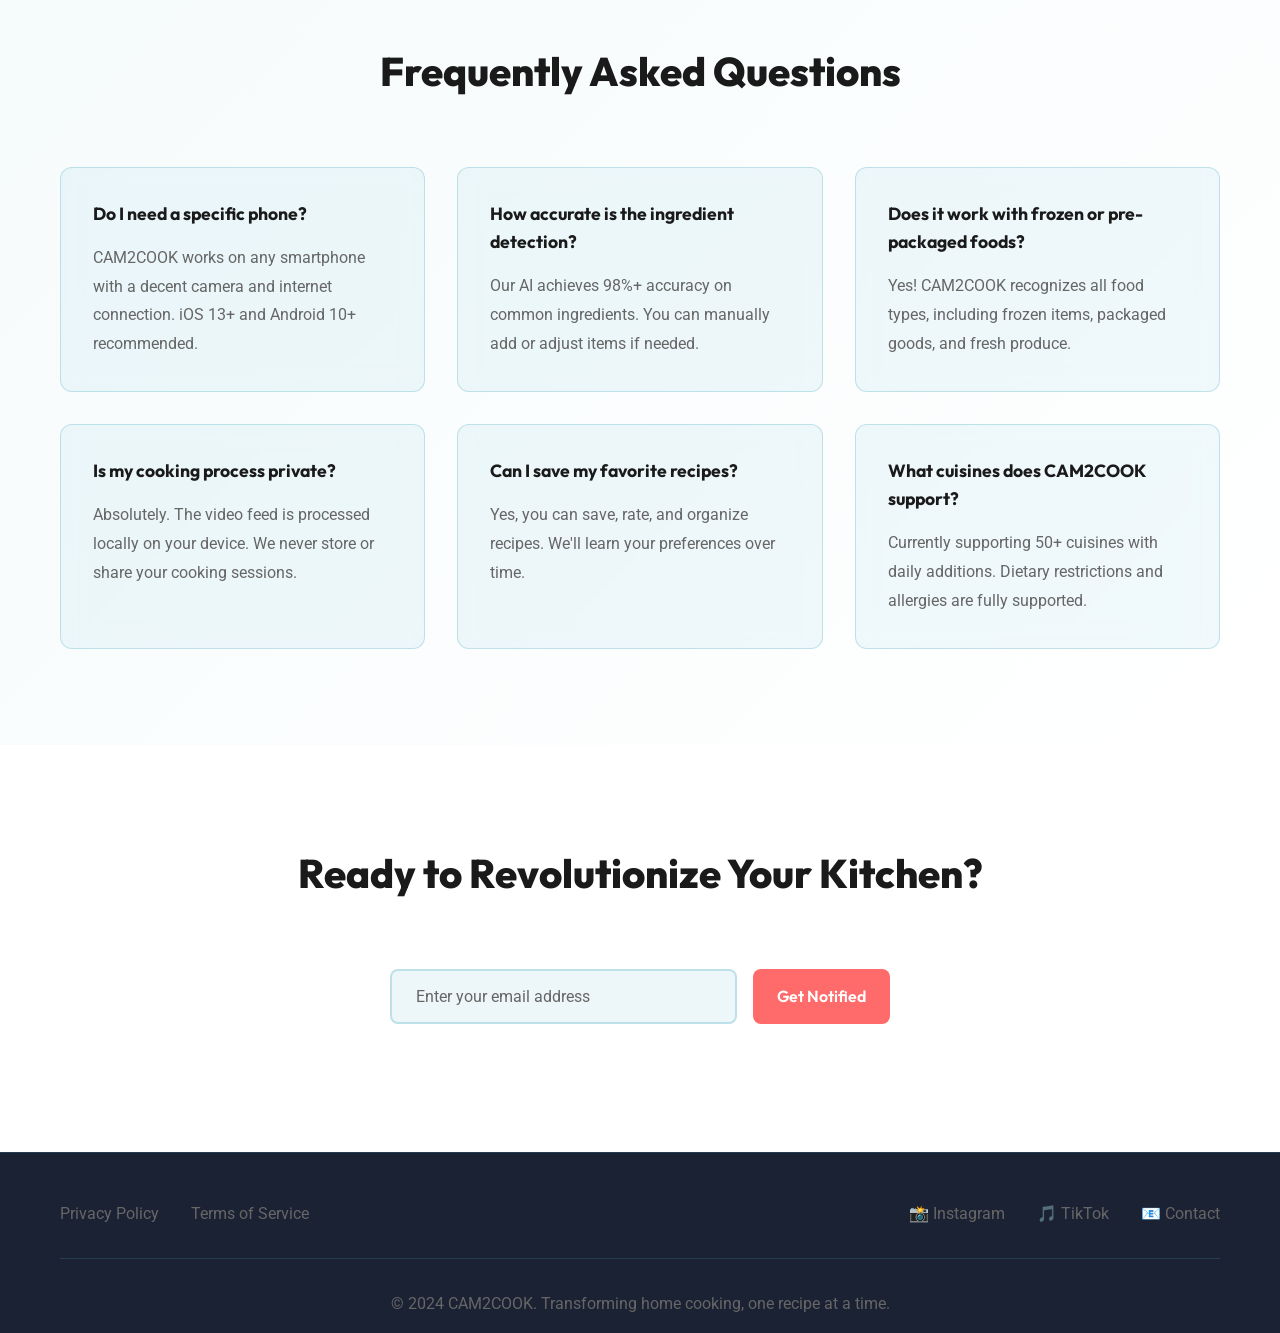
==== commit edc20262: "add dark mode and other pages" ====
--- a/index.html
+++ b/index.html
@@ -25,7 +25,8 @@
             <a href="#demo">Interactive Demo</a>
             <a href="#faq">FAQ</a>
           </div>
-          <button class="btn btn-primary">Join Early Access</button>
+          <button class="theme-toggle" title="Toggle Theme">🌙</button>
+          <a href="early-access.html" class="btn btn-primary">Join Early Access</a>
         </div>
       </div>
     </nav>
@@ -42,8 +43,8 @@
               process.
             </p>
             <div class="hero-buttons">
-              <button class="btn btn-primary">Try the Web Demo</button>
-              <button class="btn btn-secondary">Watch Video</button>
+              <a href="demo.html" class="btn btn-primary">Try the Web Demo</a>
+              <a href="video.html" class="btn btn-secondary">Watch Video</a>
             </div>
           </div>
           <div class="hero-animation">
@@ -332,13 +333,13 @@
       <div class="container">
         <div class="footer-content">
           <div class="footer-links">
-            <a href="#privacy">Privacy Policy</a>
-            <a href="#terms">Terms of Service</a>
+            <a href="privacy.html">Privacy Policy</a>
+            <a href="terms.html">Terms of Service</a>
           </div>
           <div class="footer-social">
             <a href="#" class="social-icon">📸 Instagram</a>
             <a href="#" class="social-icon">🎵 TikTok</a>
-            <a href="#" class="social-icon">📧 Contact</a>
+            <a href="contact.html" class="social-icon">📧 Contact</a>
           </div>
         </div>
         <div class="footer-bottom">
--- a/styles.css
+++ b/styles.css
@@ -13,6 +13,14 @@
   --card-bg: rgba(255, 107, 107, 0.1);
   --glass: rgba(79, 172, 196, 0.1);
   --transition: all 0.3s ease;
+}
+
+body.light-mode {
+  --background: #ffffff;
+  --text: #1a1a1a;
+  --text-muted: #666666;
+  --card-bg: rgba(255, 107, 107, 0.08);
+  --glass: rgba(79, 172, 196, 0.08);
 }
 
 html {
@@ -481,7 +489,7 @@
 .animation-dots {
   display: flex;
   justify-content: center;
-  gap: 1rem;
+  gap: 1.5rem;
   margin-top: 3rem;
 }
 
@@ -492,15 +500,57 @@
   background: rgba(255, 107, 107, 0.3);
   cursor: pointer;
   transition: var(--transition);
+  position: relative;
+  box-shadow: 0 0 0 2px transparent;
+}
+
+.dot::before {
+  content: '';
+  position: absolute;
+  width: 100%;
+  height: 100%;
+  border-radius: 50%;
+  background: rgba(255, 107, 107, 0.2);
+  animation: dotPulse 2s ease-in-out infinite;
+  opacity: 0;
+}
+
+@keyframes dotPulse {
+  0% {
+    transform: scale(1);
+    opacity: 1;
+  }
+  100% {
+    transform: scale(2.5);
+    opacity: 0;
+  }
 }
 
 .dot.active {
   background: var(--primary);
   transform: scale(1.3);
+  box-shadow: 0 0 15px rgba(255, 107, 107, 0.6);
+}
+
+.dot.active::before {
+  animation: dotPulseActive 1.5s ease-in-out infinite;
+}
+
+@keyframes dotPulseActive {
+  0% {
+    transform: scale(1);
+    opacity: 1;
+  }
+  100% {
+    transform: scale(2.8);
+    opacity: 0;
+  }
 }
 
 .dot:hover {
   background: var(--secondary);
+  transform: scale(1.2);
+  box-shadow: 0 0 12px rgba(78, 205, 196, 0.5);
 }
 
 /* ============ FEATURES SECTION ============ */
@@ -899,6 +949,126 @@
   border-top: 1px solid rgba(79, 172, 196, 0.2);
 }
 
+/* ============ THEME TOGGLE ============ */
+.theme-toggle {
+  background: transparent;
+  border: 2px solid var(--secondary);
+  color: var(--text);
+  width: 40px;
+  height: 40px;
+  border-radius: 50%;
+  cursor: pointer;
+  font-size: 1.2rem;
+  transition: var(--transition);
+  display: flex;
+  align-items: center;
+  justify-content: center;
+}
+
+.theme-toggle:hover {
+  background: rgba(78, 205, 196, 0.2);
+  transform: scale(1.1) rotate(20deg);
+}
+
+body.light-mode .theme-toggle {
+  border-color: var(--primary);
+}
+
+body.light-mode .theme-toggle::after {
+  content: '';
+}
+
+/* ============ PLACEHOLDER PAGES ============ */
+.page-content {
+  min-height: 70vh;
+  display: flex;
+  align-items: center;
+  justify-content: center;
+  padding: 4rem 0;
+}
+
+.placeholder-page {
+  width: 100%;
+}
+
+.placeholder-page h1 {
+  font-family: 'Outfit', sans-serif;
+  font-size: 3rem;
+  font-weight: 800;
+  text-align: center;
+  margin-bottom: 1rem;
+  color: var(--text);
+}
+
+.placeholder-text {
+  text-align: center;
+  font-size: 1.2rem;
+  color: var(--primary);
+  font-weight: 700;
+  letter-spacing: 2px;
+  margin-bottom: 3rem;
+}
+
+.coming-soon {
+  background: var(--card-bg);
+  border: 2px solid var(--primary);
+  border-radius: 20px;
+  padding: 4rem 2rem;
+  text-align: center;
+  max-width: 600px;
+  margin: 0 auto;
+  backdrop-filter: blur(10px);
+}
+
+.coming-icon {
+  font-size: 5rem;
+  margin-bottom: 1.5rem;
+  display: block;
+  animation: bounceIcon 2s ease-in-out infinite;
+}
+
+@keyframes bounceIcon {
+  0%, 100% {
+    transform: translateY(0);
+  }
+  50% {
+    transform: translateY(-20px);
+  }
+}
+
+.coming-soon h2 {
+  font-family: 'Outfit', sans-serif;
+  font-size: 2rem;
+  font-weight: 700;
+  margin-bottom: 1rem;
+  color: var(--text);
+}
+
+.coming-soon p {
+  color: var(--text-muted);
+  margin-bottom: 2rem;
+  font-size: 1.1rem;
+  line-height: 1.8;
+}
+
+.coming-soon .btn {
+  margin-top: 1rem;
+}
+
+/* ============ LIGHT MODE NAVBAR ============ */
+body.light-mode .navbar {
+  background: rgba(255, 255, 255, 0.8);
+  border-bottom: 1px solid rgba(255, 107, 107, 0.2);
+}
+
+body.light-mode .logo {
+  color: var(--primary);
+}
+
+body.light-mode .nav-links a {
+  color: var(--text);
+}
+
 /* ============ RESPONSIVE ============ */
 @media (max-width: 768px) {
   .nav-links {
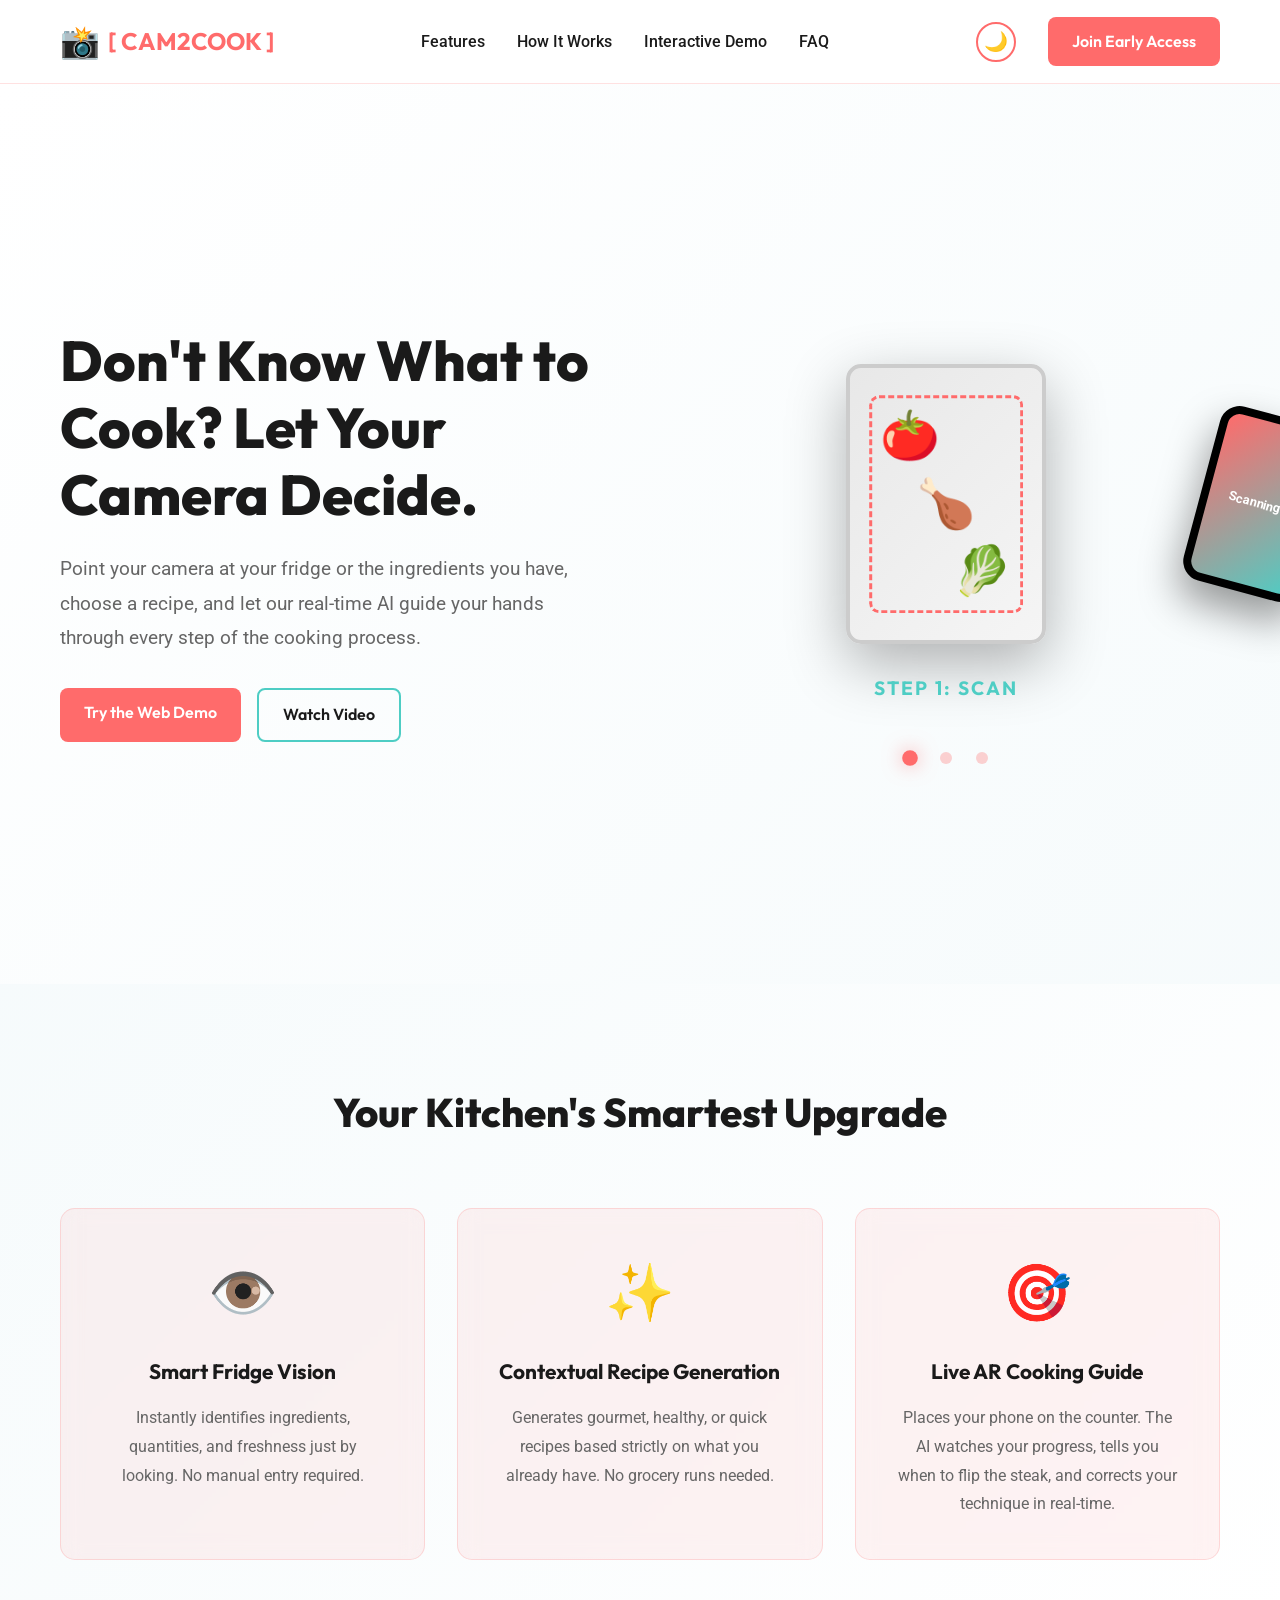
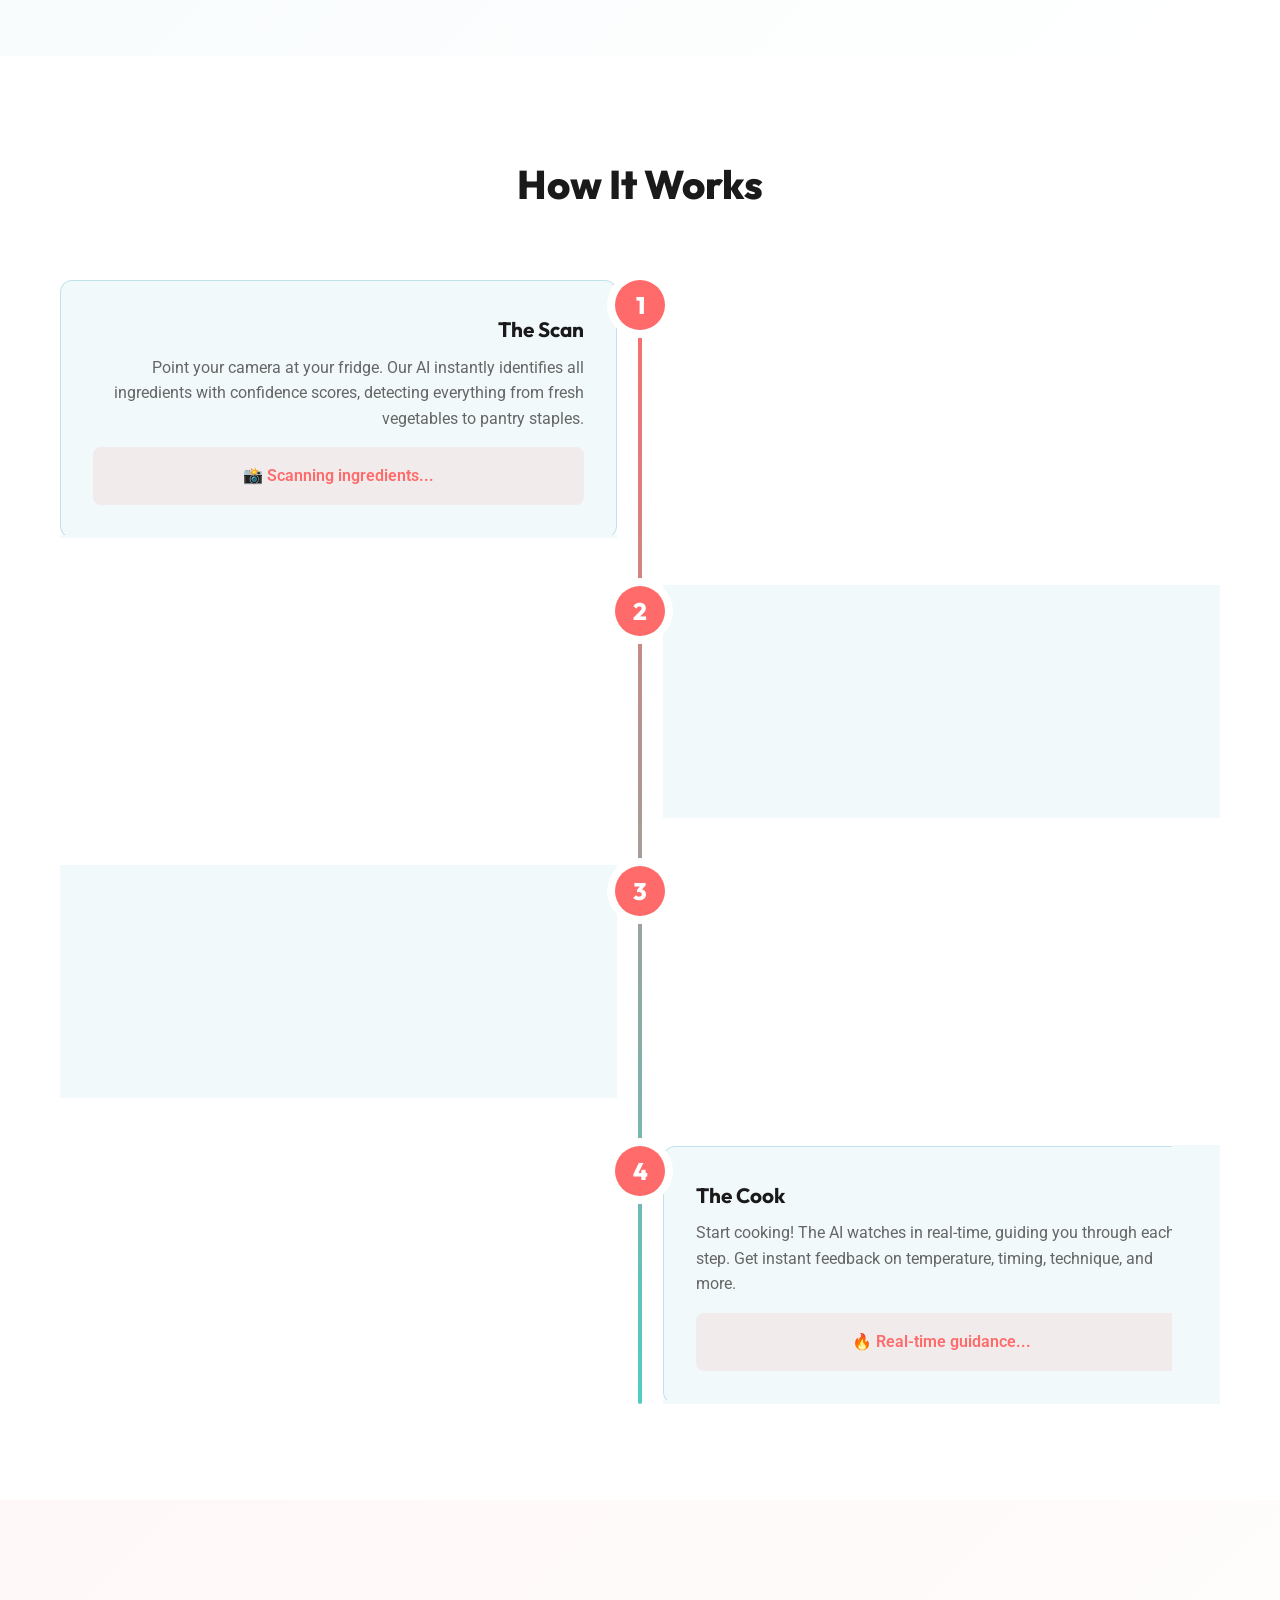
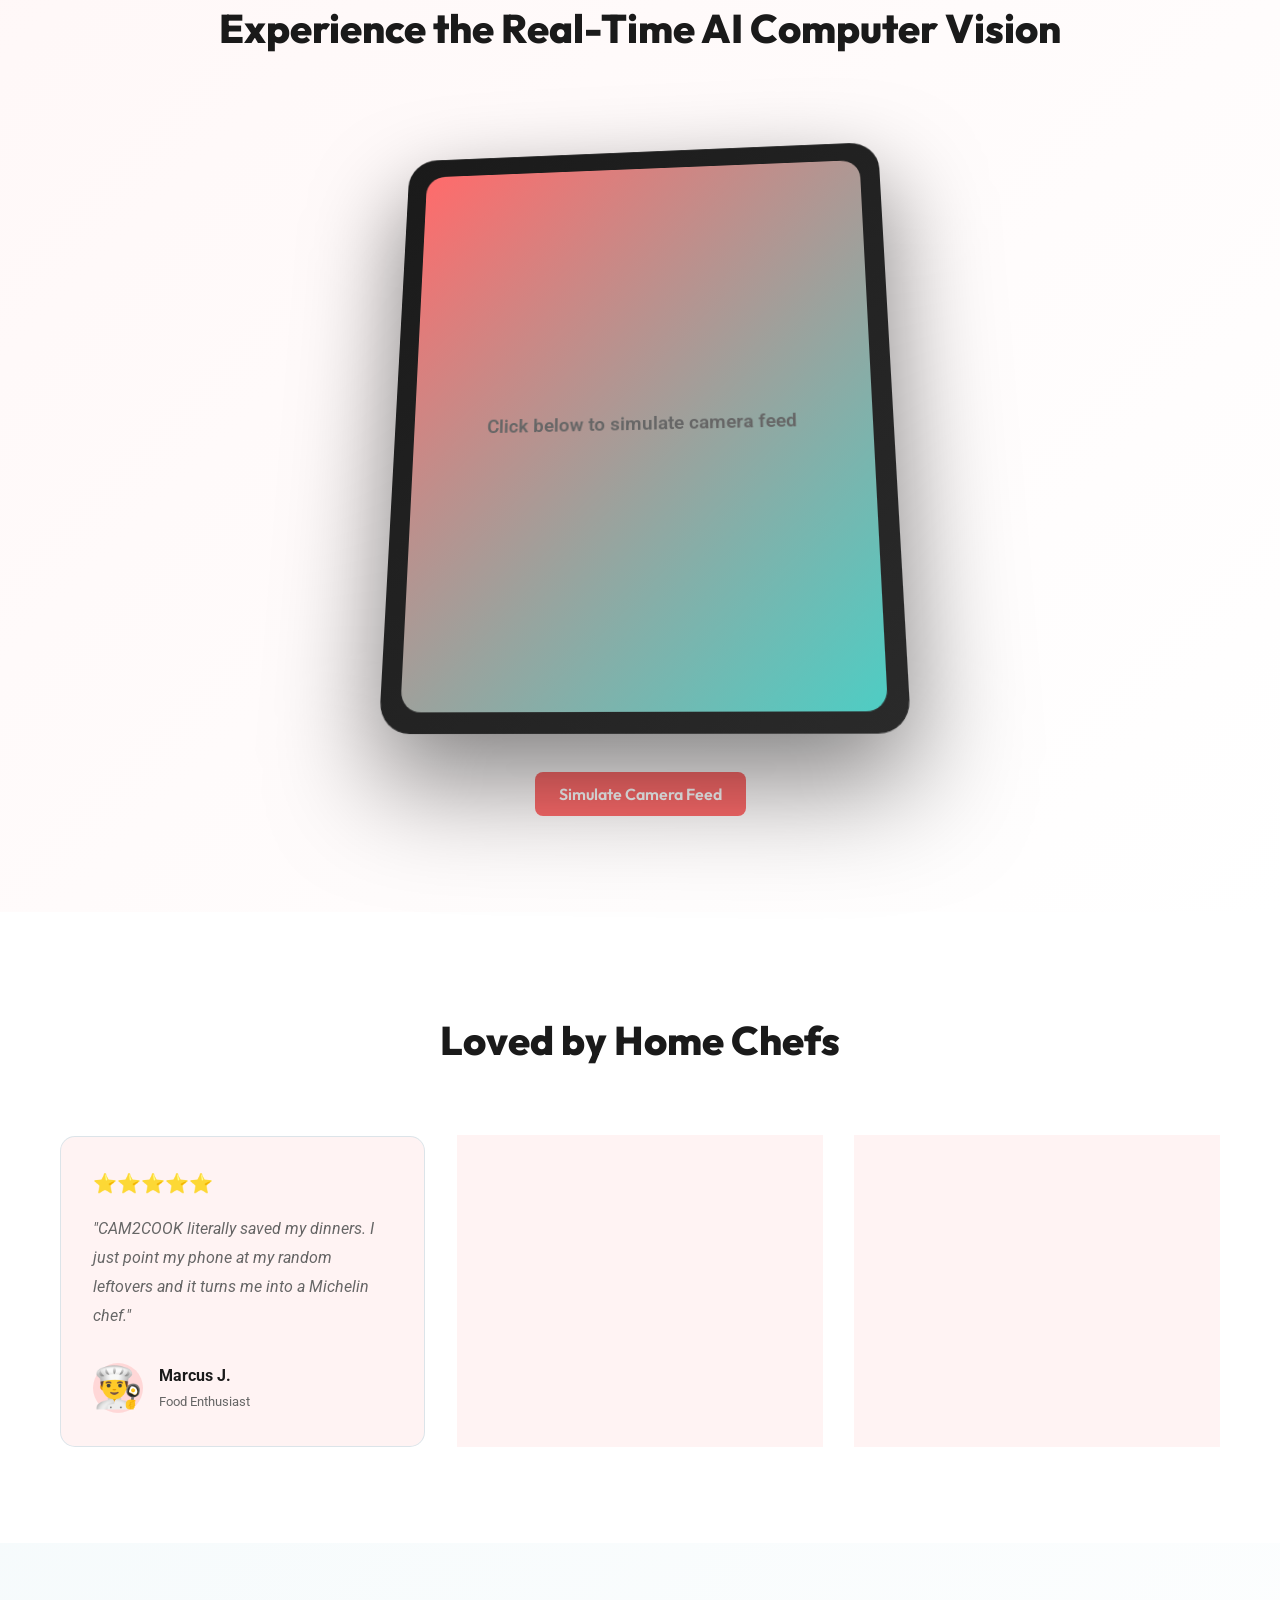
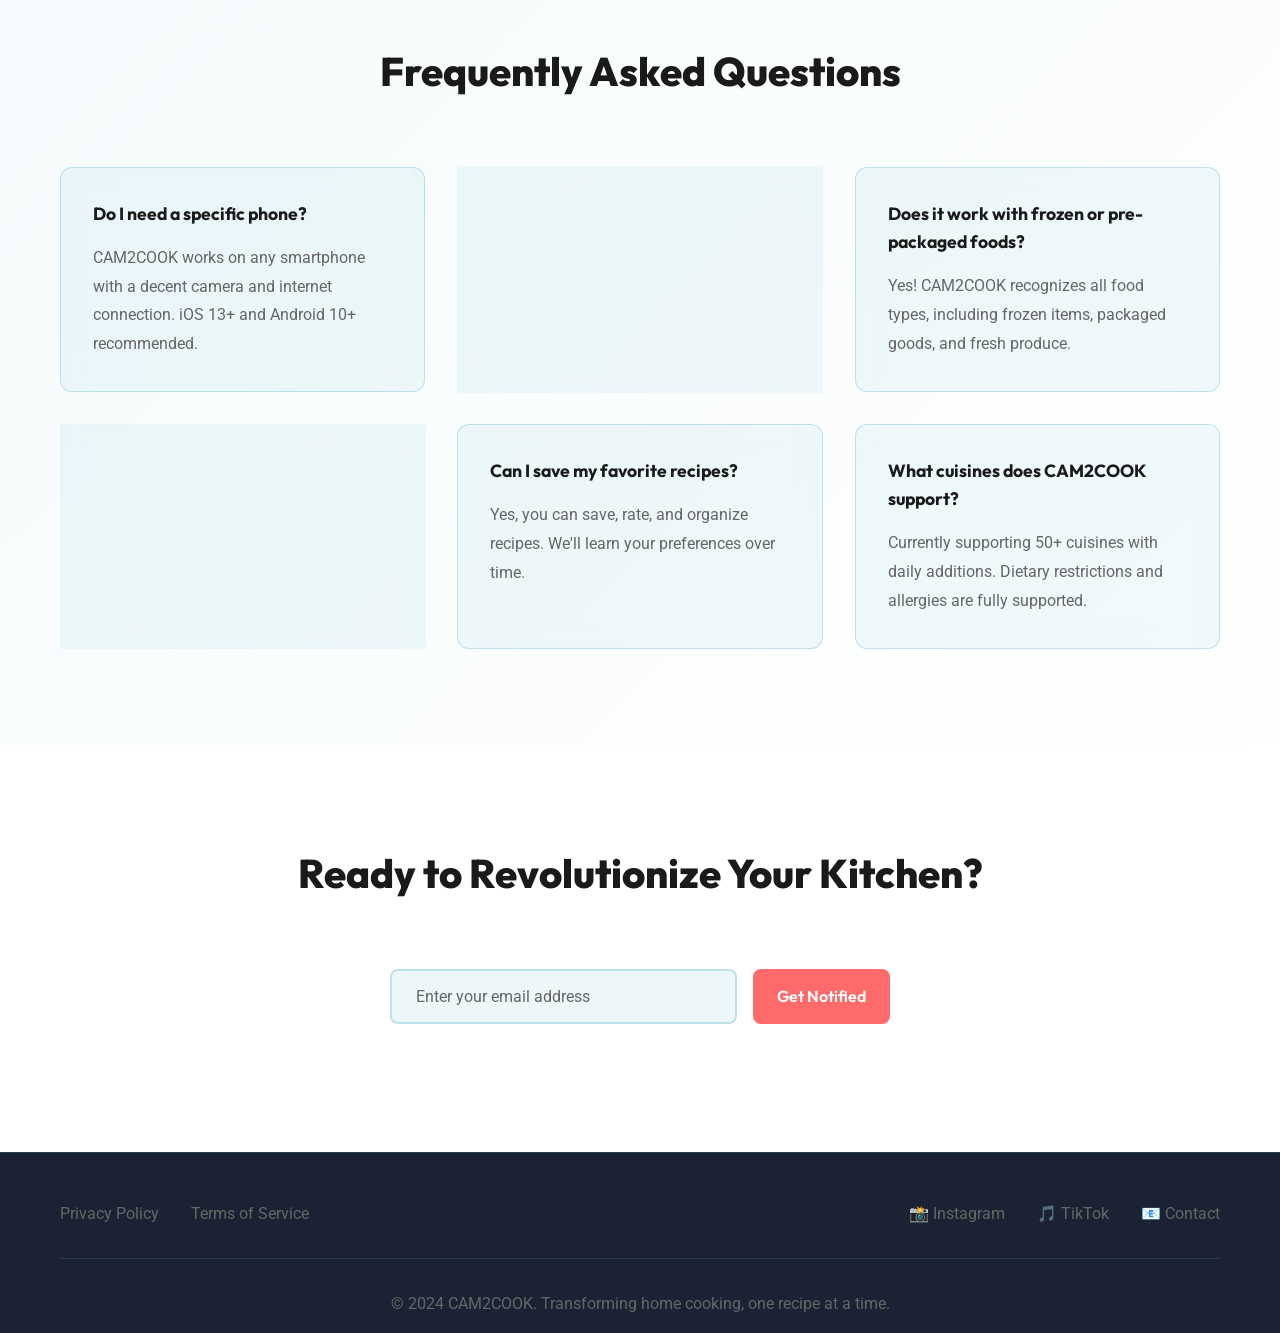
==== commit 72292de2: "add pages" ====
--- a/index.html
+++ b/index.html
@@ -26,7 +26,9 @@
             <a href="#faq">FAQ</a>
           </div>
           <button class="theme-toggle" title="Toggle Theme">🌙</button>
-          <a href="early-access.html" class="btn btn-primary">Join Early Access</a>
+          <a href="early-access.html" class="btn btn-primary"
+            >Join Early Access</a
+          >
         </div>
       </div>
     </nav>
@@ -38,9 +40,9 @@
           <div class="hero-text">
             <h1>Don't Know What to Cook? Let Your Camera Decide.</h1>
             <p>
-              Point your camera at your fridge or the ingredients you have, choose a recipe, and let our
-              real-time AI guide your hands through every step of the cooking
-              process.
+              Point your camera at your fridge or the ingredients you have,
+              choose a recipe, and let our real-time AI guide your hands through
+              every step of the cooking process.
             </p>
             <div class="hero-buttons">
               <a href="demo.html" class="btn btn-primary">Try the Web Demo</a>
--- a/styles.css
+++ b/styles.css
@@ -505,7 +505,7 @@
 }
 
 .dot::before {
-  content: '';
+  content: "";
   position: absolute;
   width: 100%;
   height: 100%;
@@ -975,7 +975,7 @@
 }
 
 body.light-mode .theme-toggle::after {
-  content: '';
+  content: "";
 }
 
 /* ============ PLACEHOLDER PAGES ============ */
@@ -992,7 +992,7 @@
 }
 
 .placeholder-page h1 {
-  font-family: 'Outfit', sans-serif;
+  font-family: "Outfit", sans-serif;
   font-size: 3rem;
   font-weight: 800;
   text-align: center;
@@ -1028,7 +1028,8 @@
 }
 
 @keyframes bounceIcon {
-  0%, 100% {
+  0%,
+  100% {
     transform: translateY(0);
   }
   50% {
@@ -1037,7 +1038,7 @@
 }
 
 .coming-soon h2 {
-  font-family: 'Outfit', sans-serif;
+  font-family: "Outfit", sans-serif;
   font-size: 2rem;
   font-weight: 700;
   margin-bottom: 1rem;
